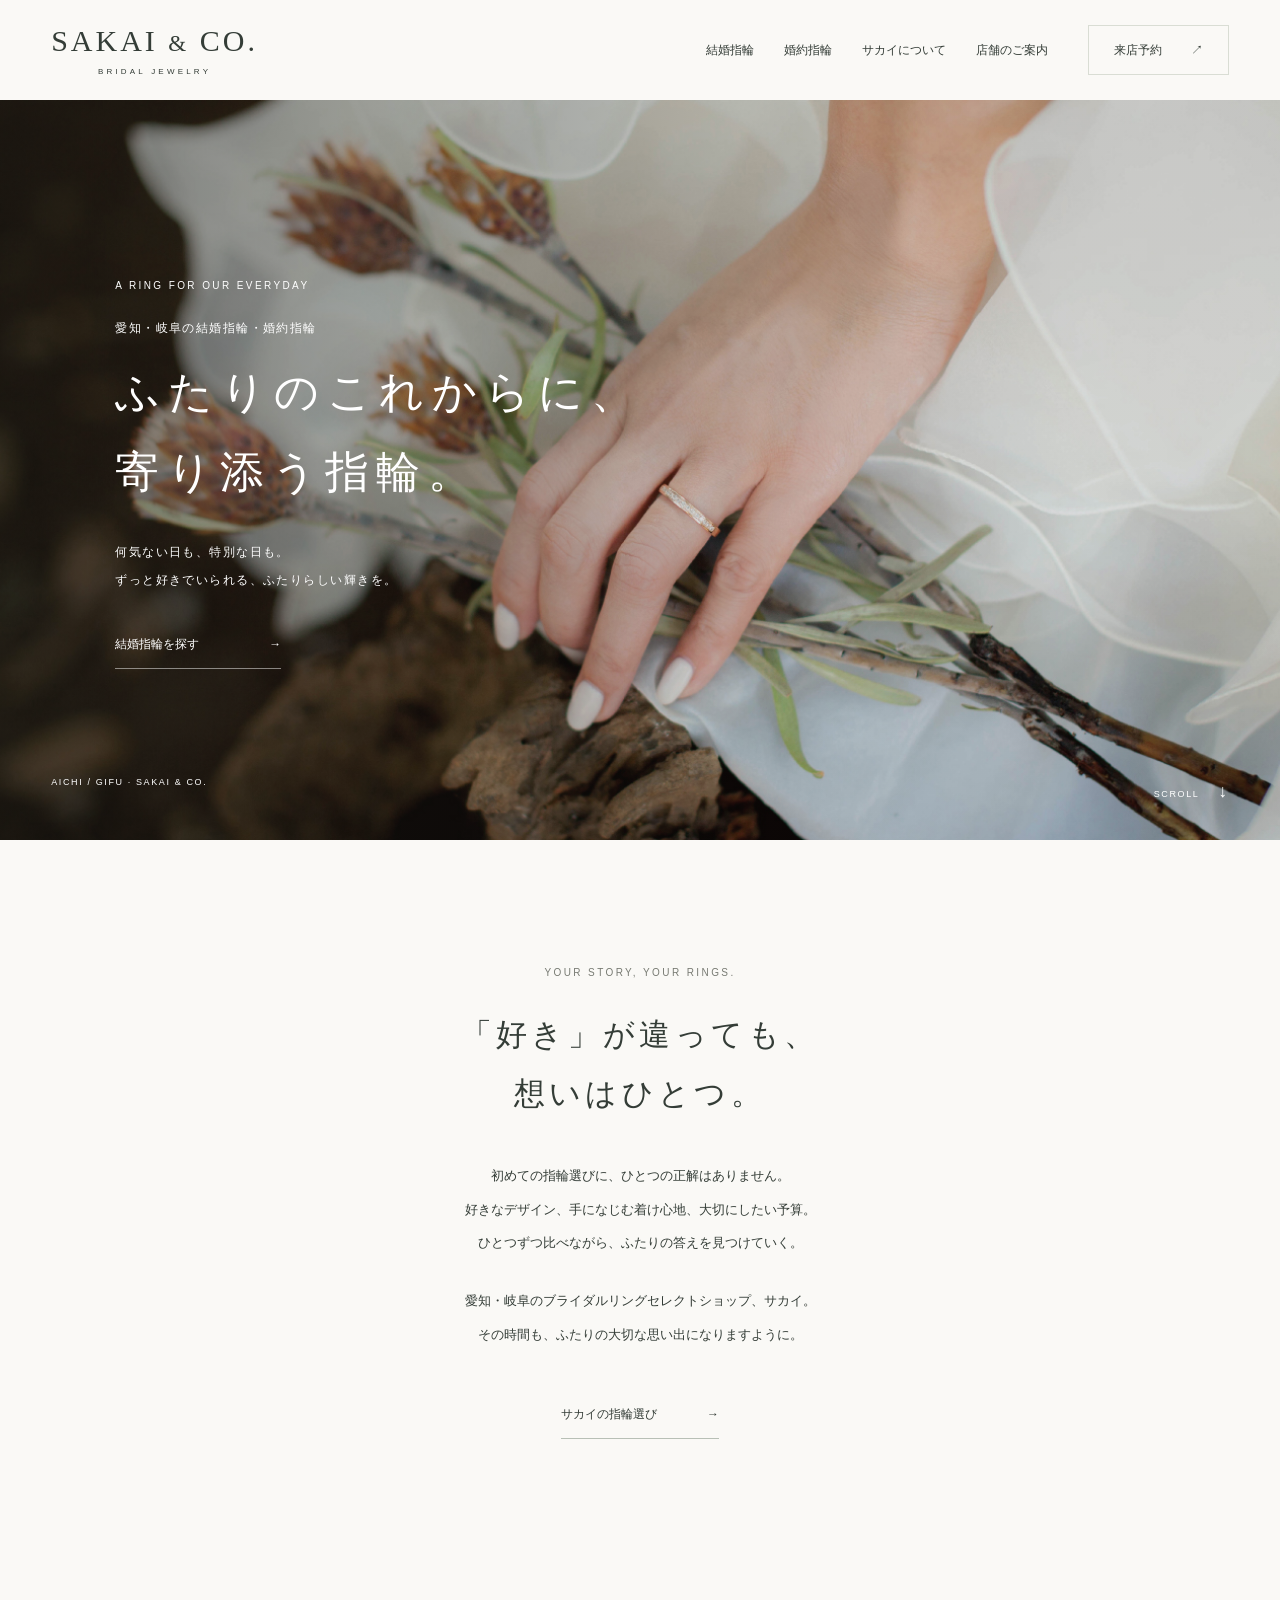
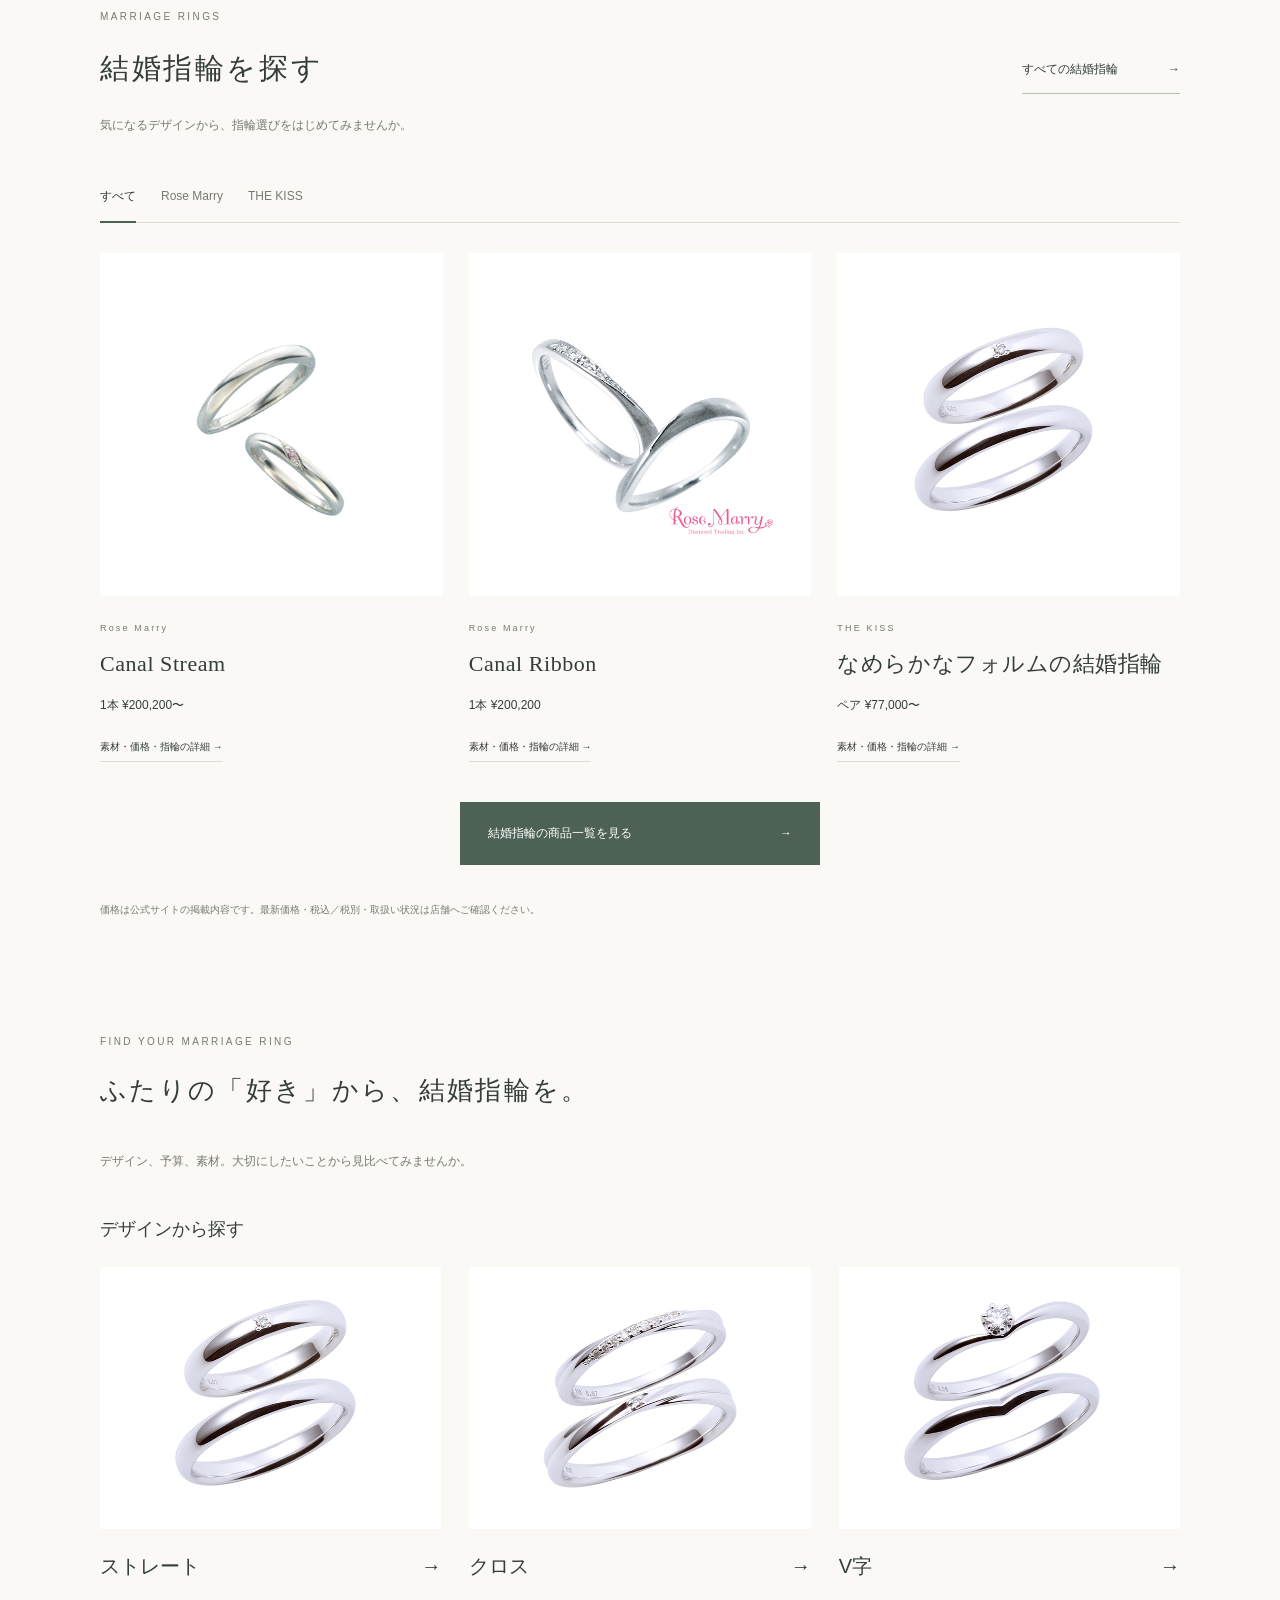
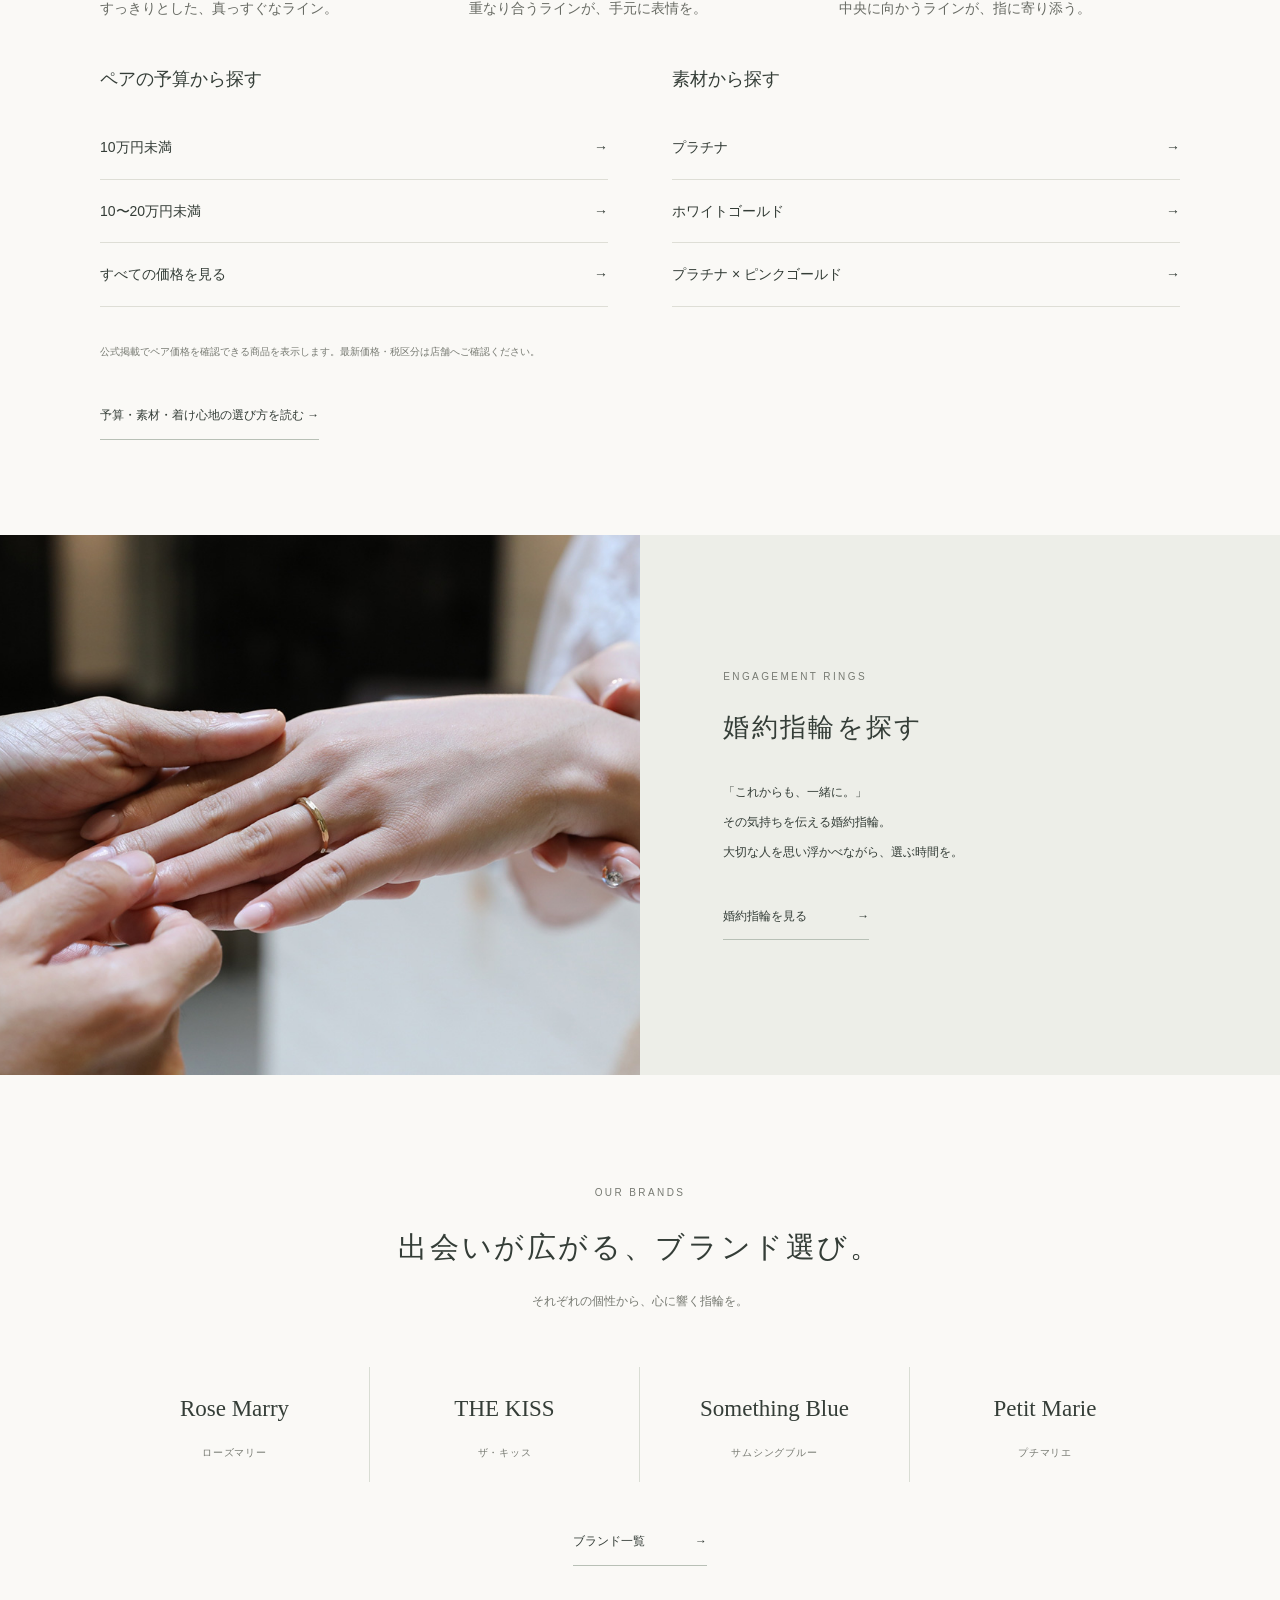
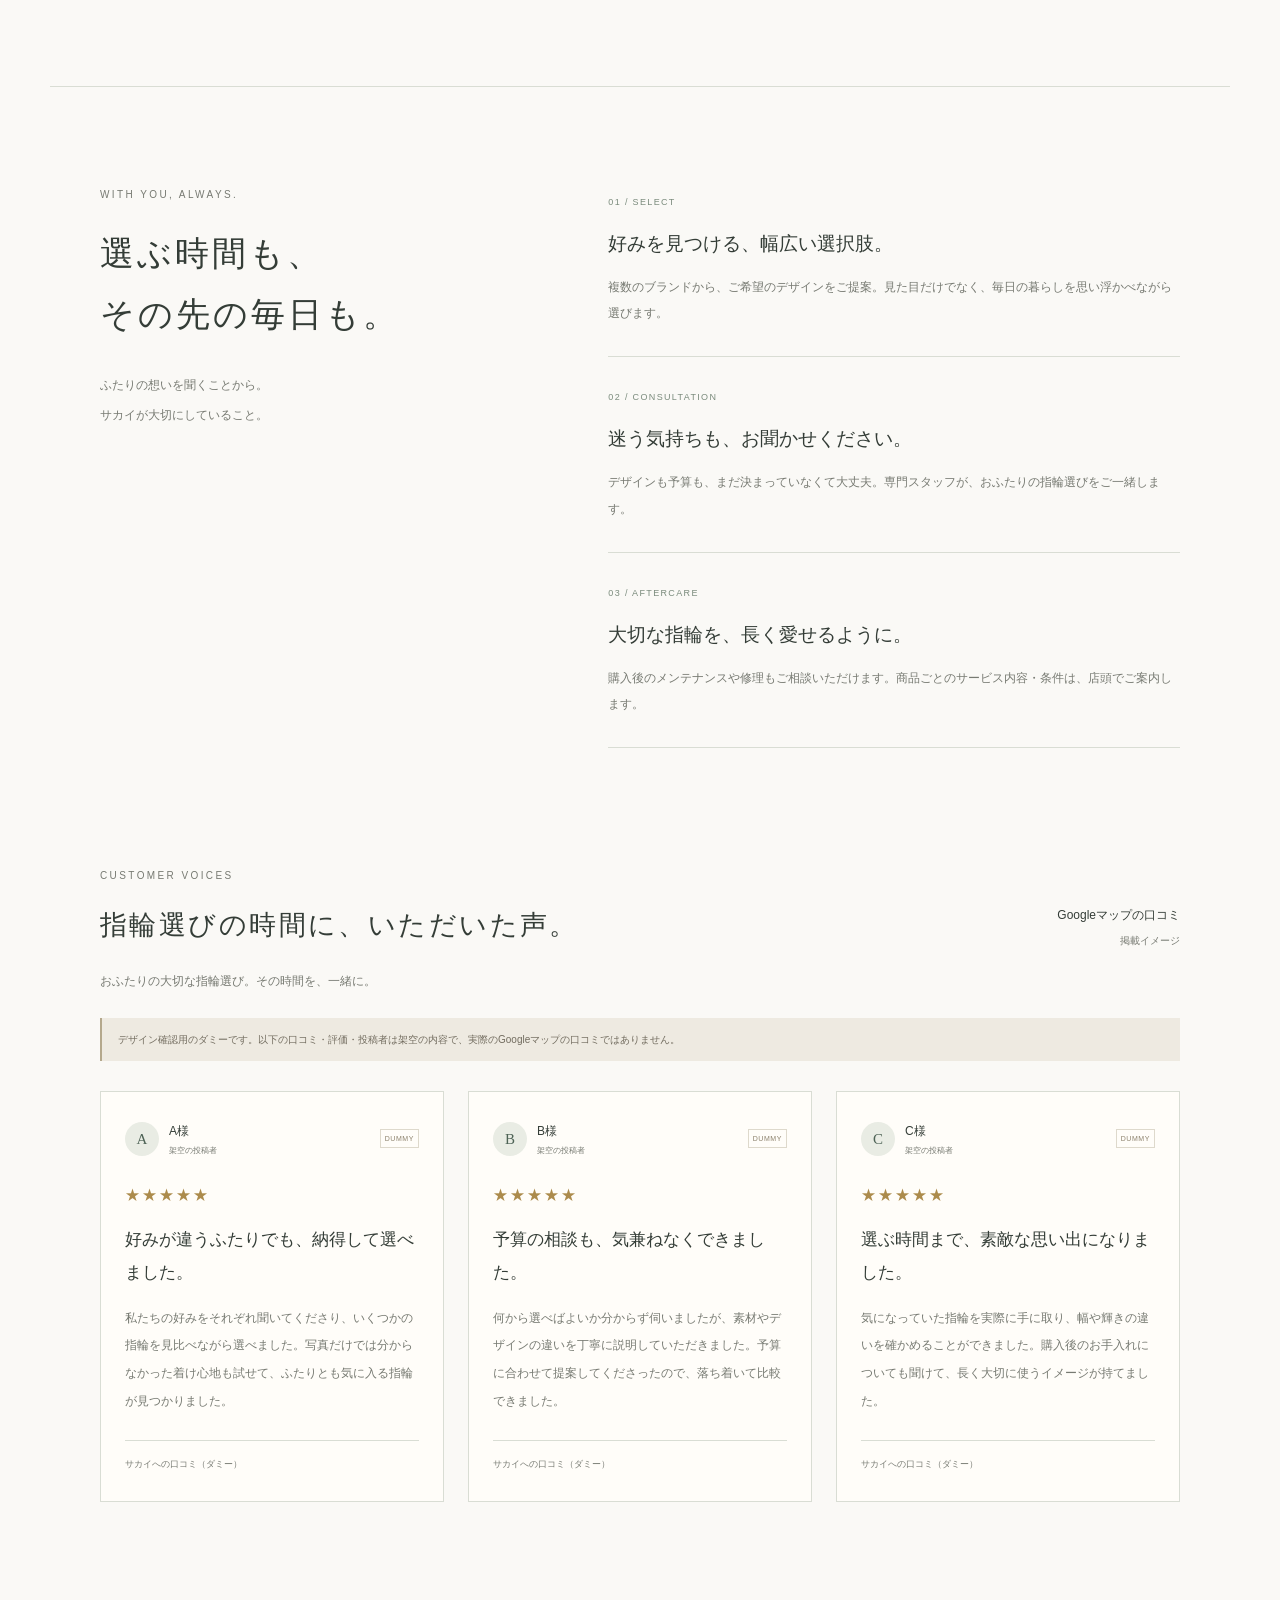
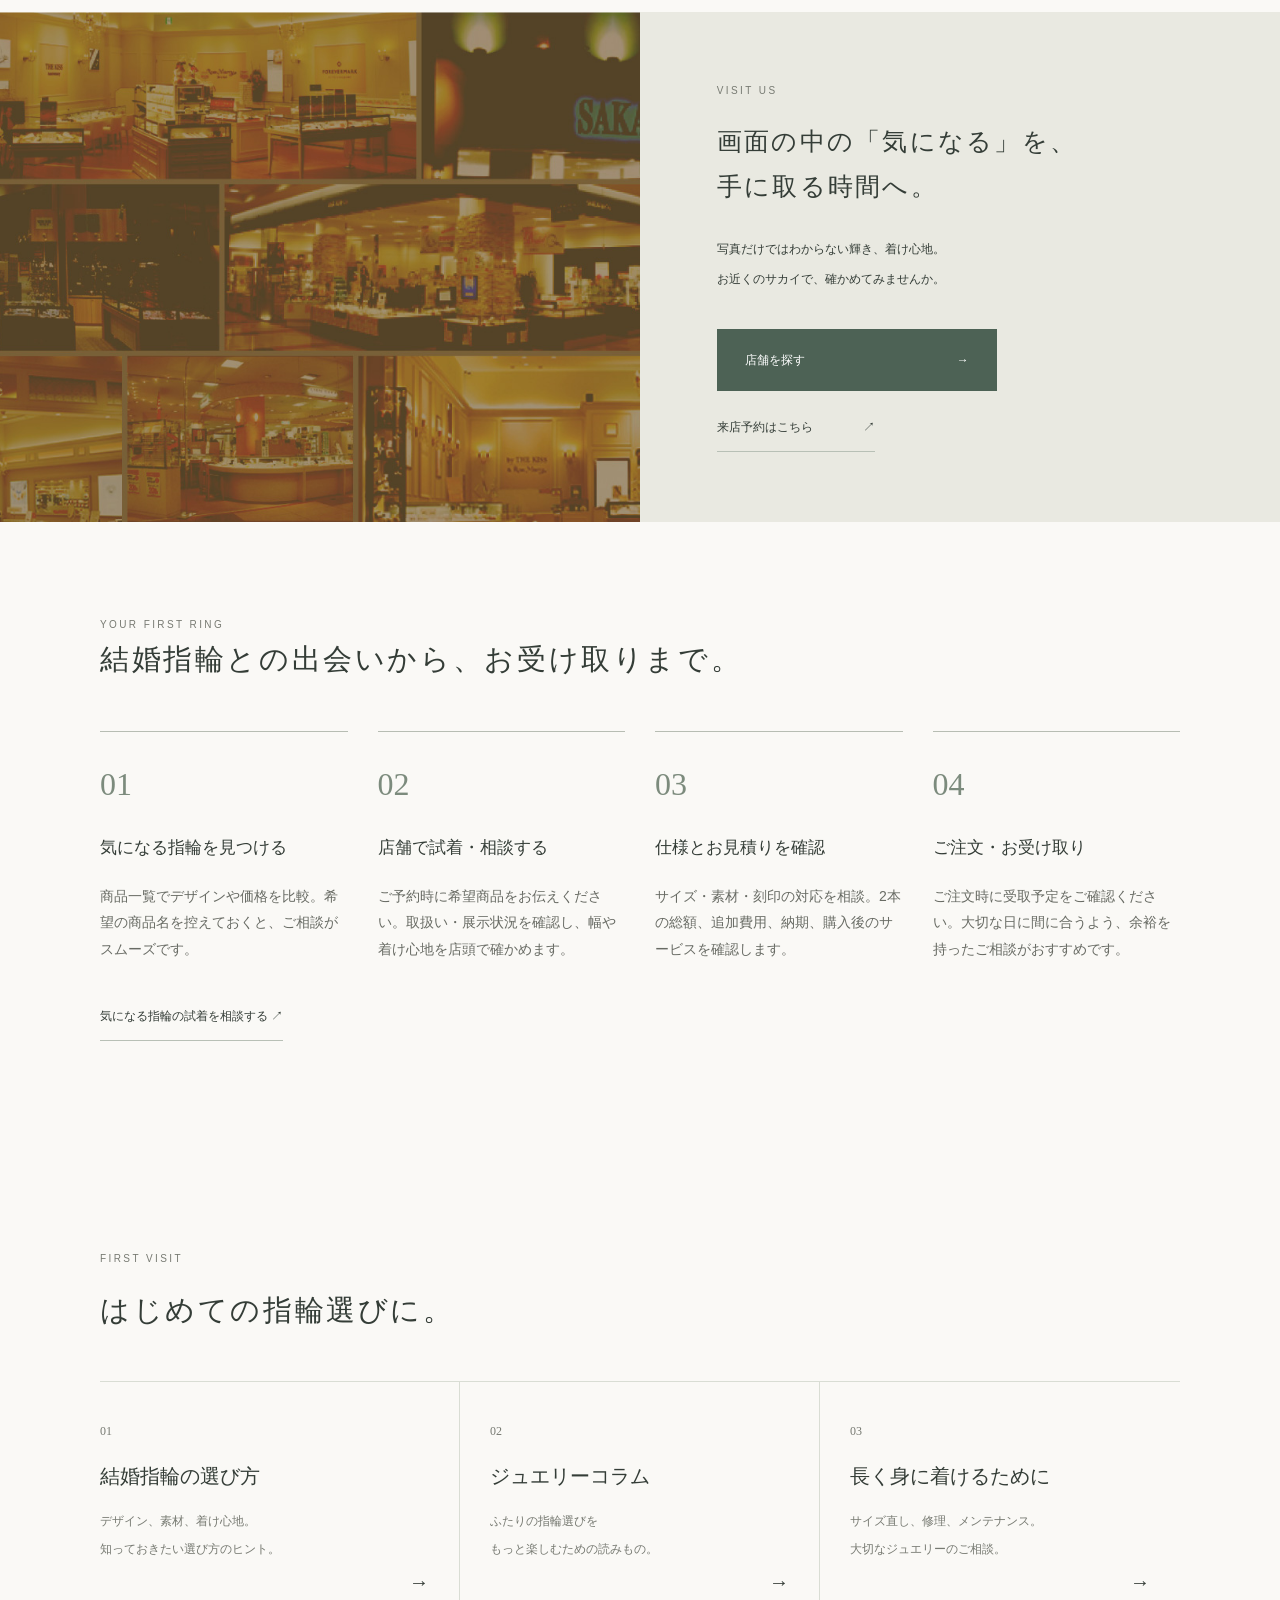
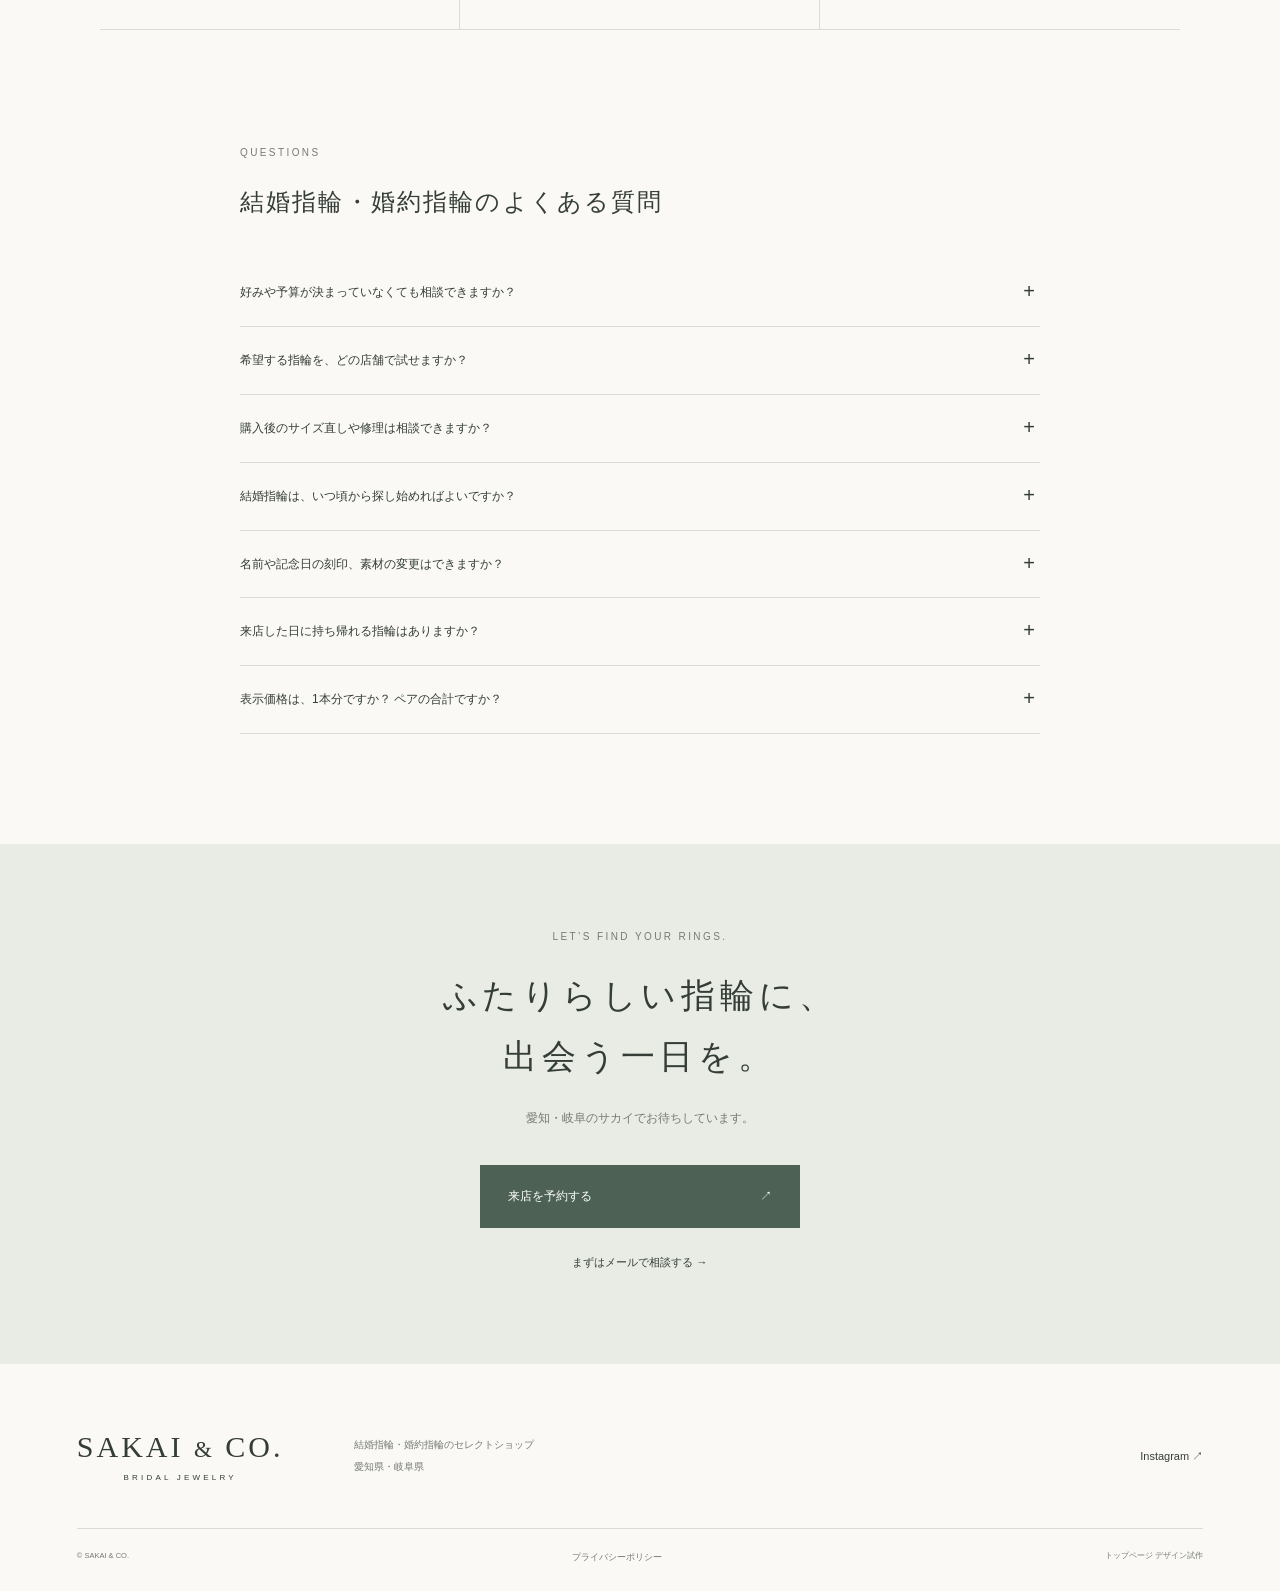
==== index.html @ 2bb67c97 "Publish Sakai bridal renewal demo" ====
<!doctype html><html lang="ja"><head><meta charset="utf-8"><meta name="viewport" content="width=device-width,initial-scale=1"><meta name="robots" content="noindex,nofollow"><title>結婚指輪・婚約指輪｜愛知・岐阜のサカイ SAKAI & CO.</title><meta name="description" content="愛知・岐阜の結婚指輪・婚約指輪のセレクトショップ、サカイ。ふたりの好みを一緒に見つける指輪選び。"><link rel="stylesheet" href="style.css"></head><body>
<header><a class="logo" href="#" aria-label="サカイ トップ">SAKAI <i>&</i> CO.<small>BRIDAL JEWELRY</small></a><nav aria-label="メインメニュー"><a href="marriage.html">結婚指輪</a><a href="#engagement">婚約指輪</a><a href="#about">サカイについて</a><a href="#shop">店舗のご案内</a></nav><a class="reserve" href="https://jewelry.lian-sakai.jp/visit-01/">来店予約 <span>↗</span></a><button class="menu-button" aria-expanded="false" aria-controls="mobile-nav" aria-label="メニューを開く"><span></span><span></span></button></header>
<div id="mobile-nav" hidden><a href="marriage.html">結婚指輪</a><a href="#engagement">婚約指輪</a><a href="#about">サカイについて</a><a href="#shop">店舗のご案内</a></div>
<main><section class="hero"><img src="assets/hero-ring.jpg" alt="ブーケにそっと添えた、指輪を着けた手"><div class="hero-shade"></div><div class="hero-copy"><p class="eyebrow">A RING FOR OUR EVERYDAY</p><h1><span class="hero-keyword">愛知・岐阜の結婚指輪・婚約指輪</span>ふたりのこれからに、<br>寄り添う指輪。</h1><p>何気ない日も、特別な日も。<br>ずっと好きでいられる、ふたりらしい輝きを。</p><a class="light-link" href="marriage.html">結婚指輪を探す <span>→</span></a></div><div class="hero-bottom"><span>AICHI / GIFU · SAKAI & CO.</span><a href="#intro">SCROLL <b>↓</b></a></div></section>
<section id="intro" class="intro"><p class="eyebrow">YOUR STORY, YOUR RINGS.</p><h2>「好き」が違っても、<br>想いはひとつ。</h2><p>初めての指輪選びに、ひとつの正解はありません。<br>好きなデザイン、手になじむ着け心地、大切にしたい予算。<br>ひとつずつ比べながら、ふたりの答えを見つけていく。</p><p>愛知・岐阜のブライダルリングセレクトショップ、サカイ。<br>その時間も、ふたりの大切な思い出になりますように。</p><a class="text-link" href="#about">サカイの指輪選び <span>→</span></a></section>
<section id="collection" class="collection section-wrap"><div class="section-heading"><div><p class="eyebrow">MARRIAGE RINGS</p><h2>結婚指輪を探す</h2></div><a class="text-link" href="marriage.html">すべての結婚指輪 <span>→</span></a></div><p class="section-lead">気になるデザインから、指輪選びをはじめてみませんか。</p><div class="filters" aria-label="ブランドで絞り込む"><button class="active" data-filter="all" aria-pressed="true">すべて</button><button data-filter="rose" aria-pressed="false">Rose Marry</button><button data-filter="kiss" aria-pressed="false">THE KISS</button></div><div class="products"><a class="product" data-brand="rose" data-tags="" href="ring-rose-marry-canal-stream.html"><div class="product-image"><img src="assets/rose-marry-canal-stream.jpg" alt="Rose Marry Canal Stream" width="600" height="600" loading="lazy"></div><p class="eyebrow">Rose Marry</p><h3>Canal Stream</h3><p class="catalog-price">1本 ¥200,200〜</p><span class="product-link">素材・価格・指輪の詳細 →</span></a><a class="product" data-brand="rose" data-tags="" href="ring-rosemarry-canalribbon.html"><div class="product-image"><img src="assets/rosemarry-canalribbon.jpg" alt="RoseMarry  CanalRibbon" width="600" height="600" loading="lazy"></div><p class="eyebrow">Rose Marry</p><h3>Canal Ribbon</h3><p class="catalog-price">1本 ¥200,200</p><span class="product-link">素材・価格・指輪の詳細 →</span></a><a class="product" data-brand="kiss" data-tags="straight whitegold" href="ring-kiss27.html"><div class="product-image"><img src="assets/kiss27.jpg" alt="ホワイトゴールド マリッジリング 7621122041-7621122042" width="600" height="600" loading="lazy"></div><p class="eyebrow">THE KISS</p><h3>なめらかなフォルムの結婚指輪</h3><p class="catalog-price">ペア ¥77,000〜</p><span class="product-link">素材・価格・指輪の詳細 →</span></a></div><div class="collection-more"><a class="button" href="marriage.html">結婚指輪の商品一覧を見る <span>→</span></a></div><p class="product-note">価格は公式サイトの掲載内容です。最新価格・税込／税別・取扱い状況は店舗へご確認ください。</p></section>
<section class="search-hub section-wrap" id="find-rings"><p class="eyebrow">FIND YOUR MARRIAGE RING</p><h2>ふたりの「好き」から、結婚指輪を。</h2><p class="section-lead">デザイン、予算、素材。大切にしたいことから見比べてみませんか。</p><h3 class="finder-title">デザインから探す</h3><div class="design-tiles"><a href="marriage.html?design=straight#catalog-results"><img src="assets/kiss27.jpg" alt="ストレートの結婚指輪" loading="lazy"><h4>ストレート <span>→</span></h4><p>すっきりとした、真っすぐなライン。</p></a><a href="marriage.html?design=cross#catalog-results"><img src="assets/kiss26.jpg" alt="クロスの結婚指輪" loading="lazy"><h4>クロス <span>→</span></h4><p>重なり合うラインが、手元に表情を。</p></a><a href="marriage.html?design=v#catalog-results"><img src="assets/kiss25.jpg" alt="V字の結婚指輪" loading="lazy"><h4>V字 <span>→</span></h4><p>中央に向かうラインが、指に寄り添う。</p></a></div><div class="finder-columns"><div><h3 class="finder-title">ペアの予算から探す</h3><div class="finder-links"><a href="marriage.html?budget=under100#catalog-results">10万円未満 <span>→</span></a><a href="marriage.html?budget=100to200#catalog-results">10〜20万円未満 <span>→</span></a><a href="marriage.html">すべての価格を見る <span>→</span></a></div><p class="product-note">公式掲載でペア価格を確認できる商品を表示します。最新価格・税区分は店舗へご確認ください。</p></div><div><h3 class="finder-title">素材から探す</h3><div class="finder-links"><a href="marriage.html?design=platinum#catalog-results">プラチナ <span>→</span></a><a href="marriage.html?design=whitegold#catalog-results">ホワイトゴールド <span>→</span></a><a href="marriage.html?design=combo#catalog-results">プラチナ × ピンクゴールド <span>→</span></a></div></div></div><a class="text-link" href="ring-guide.html">予算・素材・着け心地の選び方を読む →</a></section><section id="engagement" class="engagement"><div class="engagement-photo"><img src="assets/hero-alt.jpg" alt="結婚指輪を交換するふたりの手"></div><div class="engagement-copy"><p class="eyebrow">ENGAGEMENT RINGS</p><h2>婚約指輪を探す</h2><p>「これからも、一緒に。」<br>その気持ちを伝える婚約指輪。<br>大切な人を思い浮かべながら、選ぶ時間を。</p><a class="text-link" href="https://jewelry.lian-sakai.jp/product_cat/engagement_ring/">婚約指輪を見る <span>→</span></a></div></section>
<section class="brands section-wrap"><p class="eyebrow">OUR BRANDS</p><h2>出会いが広がる、ブランド選び。</h2><p>それぞれの個性から、心に響く指輪を。</p><div class="brand-list"><a href="marriage-rosemarry.html">Rose Marry<small>ローズマリー</small></a><a href="marriage-thekiss.html">THE KISS<small>ザ・キッス</small></a><a href="https://jewelry.lian-sakai.jp/brand/">Something Blue<small>サムシングブルー</small></a><a href="https://jewelry.lian-sakai.jp/brand/">Petit Marie<small>プチマリエ</small></a></div><a class="text-link" href="https://jewelry.lian-sakai.jp/brand/">ブランド一覧 <span>→</span></a></section>
<section id="about" class="about section-wrap"><div class="about-title"><p class="eyebrow">WITH YOU, ALWAYS.</p><h2>選ぶ時間も、<br>その先の毎日も。</h2><p>ふたりの想いを聞くことから。<br>サカイが大切にしていること。</p></div><div class="promises"><article><span>01 / SELECT</span><h3>好みを見つける、幅広い選択肢。</h3><p>複数のブランドから、ご希望のデザインをご提案。見た目だけでなく、毎日の暮らしを思い浮かべながら選びます。</p></article><article><span>02 / CONSULTATION</span><h3>迷う気持ちも、お聞かせください。</h3><p>デザインも予算も、まだ決まっていなくて大丈夫。専門スタッフが、おふたりの指輪選びをご一緒します。</p></article><article><span>03 / AFTERCARE</span><h3>大切な指輪を、長く愛せるように。</h3><p>購入後のメンテナンスや修理もご相談いただけます。商品ごとのサービス内容・条件は、店頭でご案内します。</p></article></div></section>
<section class="reviews section-wrap" id="reviews"><div class="section-heading"><div><p class="eyebrow">CUSTOMER VOICES</p><h2>指輪選びの時間に、いただいた声。</h2></div><span class="review-source">Googleマップの口コミ<small>掲載イメージ</small></span></div><p class="review-intro">おふたりの大切な指輪選び。その時間を、一緒に。</p><p class="dummy-notice">デザイン確認用のダミーです。以下の口コミ・評価・投稿者は架空の内容で、実際のGoogleマップの口コミではありません。</p><div class="review-grid"><article class="review-card"><div class="review-author"><span class="review-avatar" aria-hidden="true">A</span><h3>A様 <small>架空の投稿者</small></h3><span class="dummy-label">DUMMY</span></div><div class="review-stars" aria-label="ダミー評価 5点中5点">★★★★★</div><h4>好みが違うふたりでも、納得して選べました。</h4><p>私たちの好みをそれぞれ聞いてくださり、いくつかの指輪を見比べながら選べました。写真だけでは分からなかった着け心地も試せて、ふたりとも気に入る指輪が見つかりました。</p><span class="review-store">サカイへの口コミ（ダミー）</span></article><article class="review-card"><div class="review-author"><span class="review-avatar" aria-hidden="true">B</span><h3>B様 <small>架空の投稿者</small></h3><span class="dummy-label">DUMMY</span></div><div class="review-stars" aria-label="ダミー評価 5点中5点">★★★★★</div><h4>予算の相談も、気兼ねなくできました。</h4><p>何から選べばよいか分からず伺いましたが、素材やデザインの違いを丁寧に説明していただきました。予算に合わせて提案してくださったので、落ち着いて比較できました。</p><span class="review-store">サカイへの口コミ（ダミー）</span></article><article class="review-card"><div class="review-author"><span class="review-avatar" aria-hidden="true">C</span><h3>C様 <small>架空の投稿者</small></h3><span class="dummy-label">DUMMY</span></div><div class="review-stars" aria-label="ダミー評価 5点中5点">★★★★★</div><h4>選ぶ時間まで、素敵な思い出になりました。</h4><p>気になっていた指輪を実際に手に取り、幅や輝きの違いを確かめることができました。購入後のお手入れについても聞けて、長く大切に使うイメージが持てました。</p><span class="review-store">サカイへの口コミ（ダミー）</span></article></div></section><section id="shop" class="shop"><img src="assets/shop.jpg" alt="サカイ店舗の案内写真"><div class="shop-copy"><p class="eyebrow">VISIT US</p><h2>画面の中の「気になる」を、<br>手に取る時間へ。</h2><p>写真だけではわからない輝き、着け心地。<br>お近くのサカイで、確かめてみませんか。</p><a class="button" href="https://jewelry.lian-sakai.jp/shop/">店舗を探す <span>→</span></a><a class="text-link" href="https://jewelry.lian-sakai.jp/visit-01/">来店予約はこちら <span>↗</span></a></div></section>
<section class="purchase-flow section-wrap"><p class="eyebrow">YOUR FIRST RING</p><h2>結婚指輪との出会いから、お受け取りまで。</h2><div class="flow-grid"><article><span>01</span><h3>気になる指輪を見つける</h3><p>商品一覧でデザインや価格を比較。希望の商品名を控えておくと、ご相談がスムーズです。</p></article><article><span>02</span><h3>店舗で試着・相談する</h3><p>ご予約時に希望商品をお伝えください。取扱い・展示状況を確認し、幅や着け心地を店頭で確かめます。</p></article><article><span>03</span><h3>仕様とお見積りを確認</h3><p>サイズ・素材・刻印の対応を相談。2本の総額、追加費用、納期、購入後のサービスを確認します。</p></article><article><span>04</span><h3>ご注文・お受け取り</h3><p>ご注文時に受取予定をご確認ください。大切な日に間に合うよう、余裕を持ったご相談がおすすめです。</p></article></div><a class="text-link" href="https://jewelry.lian-sakai.jp/visit-01/">気になる指輪の試着を相談する ↗</a></section><section class="guide section-wrap"><div class="section-heading"><div><p class="eyebrow">FIRST VISIT</p><h2>はじめての指輪選びに。</h2></div></div><div class="guide-grid"><a href="ring-guide.html"><span>01</span><h3>結婚指輪の選び方</h3><p>デザイン、素材、着け心地。<br>知っておきたい選び方のヒント。</p><b>→</b></a><a href="https://jewelry.lian-sakai.jp/column/"><span>02</span><h3>ジュエリーコラム</h3><p>ふたりの指輪選びを<br>もっと楽しむための読みもの。</p><b>→</b></a><a href="https://jewelry.lian-sakai.jp/service/"><span>03</span><h3>長く身に着けるために</h3><p>サイズ直し、修理、メンテナンス。<br>大切なジュエリーのご相談。</p><b>→</b></a></div></section>
<section class="faq section-wrap"><p class="eyebrow">QUESTIONS</p><h2>結婚指輪・婚約指輪のよくある質問</h2><details><summary>好みや予算が決まっていなくても相談できますか？</summary><p>ご希望をお聞きしながら、専門スタッフが指輪をご提案します。まずは気になるデザインや、普段の暮らしについてお聞かせください。</p></details><details><summary>希望する指輪を、どの店舗で試せますか？</summary><p>取扱いブランド・展示商品は店舗により異なります。ご来店前に、希望する商品名と店舗を添えてお問い合わせください。</p></details><details><summary>購入後のサイズ直しや修理は相談できますか？</summary><p>サイズ直しや修理のご相談を受け付けています。対応可否・料金・保証条件は、商品や状態によって異なります。</p></details><details><summary>結婚指輪は、いつ頃から探し始めればよいですか？</summary><p>受け取りたい日から逆算して、余裕を持ってご相談ください。納期は商品・サイズ・加工内容で異なるため、必要な日程を店舗にお伝えいただき、注文前にご確認ください。</p></details><details><summary>名前や記念日の刻印、素材の変更はできますか？</summary><p>対応はブランドや商品によって異なります。刻印できる文字・文字数、素材の選択肢、追加費用、納期への影響を、希望商品とあわせて店舗へご相談ください。</p></details><details><summary>来店した日に持ち帰れる指輪はありますか？</summary><p>在庫やサイズ、加工の有無によって異なります。お急ぎの場合は、希望商品・サイズ・受取希望日を来店前にお伝えください。</p></details><details><summary>表示価格は、1本分ですか？ ペアの合計ですか？</summary><p>商品によって異なります。「1本」「ペア」の表示と商品詳細をご確認ください。比較するときは、素材・サイズ・刻印などを含む2本の総額と税込価格を店舗で確認しましょう。</p></details></section>
<section class="closing"><p class="eyebrow">LET’S FIND YOUR RINGS.</p><h2>ふたりらしい指輪に、<br>出会う一日を。</h2><p>愛知・岐阜のサカイでお待ちしています。</p><a class="button" href="https://jewelry.lian-sakai.jp/visit-01/">来店を予約する <span>↗</span></a><a class="closing-contact" href="https://jewelry.lian-sakai.jp/contact/">まずはメールで相談する →</a></section></main>
<footer><div class="footer-top"><a class="logo" href="#">SAKAI <i>&</i> CO.<small>BRIDAL JEWELRY</small></a><p>結婚指輪・婚約指輪のセレクトショップ<br>愛知県・岐阜県</p><a href="https://www.instagram.com/rosemarry_diamond/">Instagram ↗</a></div><div class="footer-bottom"><small>© SAKAI & CO.</small><a href="https://jewelry.lian-sakai.jp/privacy-policy/">プライバシーポリシー</a><small>トップページ デザイン試作</small></div></footer><div class="mobile-cta"><a href="marriage.html">結婚指輪を探す</a><a href="https://jewelry.lian-sakai.jp/visit-01/">来店予約 ↗</a></div><script src="script.js"></script></body></html>
---- style.css ----
:root{--paper:#faf9f6;--ink:#343d37;--muted:#777a72;--line:#d9ddd4;--green:#4d6255;--serif:'Yu Mincho','Hiragino Mincho ProN', 'Noto Serif JP',serif}*{box-sizing:border-box}html{scroll-behavior:smooth;scroll-padding-top:100px}body{margin:0;background:var(--paper);color:var(--ink);font-family:'Hiragino Kaku Gothic ProN','Yu Gothic',sans-serif;font-size:14px;line-height:1.9}a{color:inherit;text-decoration:none}button{font:inherit;cursor:pointer}img{display:block;width:100%}h1,h2,h3,p{margin:0}h1,h2,h3{font-family:var(--serif);font-weight:400}a:focus-visible,button:focus-visible,summary:focus-visible{outline:2px solid #b88b49;outline-offset:5px}header{height:100px;padding:0 4%;display:flex;align-items:center;gap:40px;background:var(--paper);position:relative;z-index:5}.logo{font-family:Georgia,serif;font-size:30px;letter-spacing:.1em;line-height:1.2;white-space:nowrap}.logo i{font-style:normal;font-size:23px}.logo small{display:block;font-family:Arial,sans-serif;font-size:8px;letter-spacing:.4em;margin-top:8px;text-align:center}nav{display:flex;gap:30px;margin-left:auto;font-size:12px}nav a{position:relative}nav a:after{content:'';position:absolute;bottom:0;left:0;width:0;height:1px;background:var(--green);transition:width .3s}nav a:hover:after{width:100%}.reserve{border:1px solid var(--line);padding:13px 25px;font-size:12px}.reserve span{margin-left:25px}.menu-button{display:none}.hero{height:min(740px,calc(100svh - 100px));min-height:540px;position:relative;color:#fff}.hero>img{height:100%;object-fit:cover;object-position:58% center}.hero-shade{position:absolute;inset:0;background:linear-gradient(90deg,rgba(25,28,22,.52),rgba(25,28,22,.08) 65%)}.hero-copy{position:absolute;left:9%;top:24%}.eyebrow{font-family:Arial,sans-serif;font-size:10px;letter-spacing:.24em;line-height:1.6;color:var(--muted)}.hero .eyebrow{color:#fff;font-size:10px;margin-bottom:25px}.hero h1{font-size:clamp(32px,3.4vw,49px);line-height:1.85;letter-spacing:.18em}.hero-copy>p:not(.eyebrow){font-size:12px;letter-spacing:.12em;line-height:2.4;margin:25px 0 35px}.light-link{display:inline-flex;border-bottom:1px solid #ffffff7a;padding-bottom:12px;font-size:12px;gap:70px}.hero-bottom{position:absolute;bottom:32px;left:4%;right:4%;display:flex;justify-content:space-between;font-family:Arial;font-size:9px;letter-spacing:.18em}.hero-bottom b{font-size:18px;font-weight:400;margin-left:15px}.intro{text-align:center;padding:125px 24px 135px}.intro h2{font-size:31px;letter-spacing:.14em;line-height:1.9;margin:25px 0 35px}.intro>p:not(.eyebrow){font-size:13px;line-height:2.6;margin-bottom:24px}.text-link{display:inline-flex;align-items:center;gap:50px;border-bottom:1px solid #b8c0b6;padding:13px 0 12px;font-size:12px}.intro .text-link{margin-top:14px}.text-link span{transition:transform .25s}.text-link:hover span{transform:translateX(5px)}.section-wrap{max-width:1180px;margin:auto;padding:95px 50px}.section-heading{display:flex;align-items:flex-end;justify-content:space-between;gap:20px}h2{font-size:29px;letter-spacing:.09em;line-height:1.8}.section-heading h2{margin-top:17px}.section-lead{color:var(--muted);font-size:12px;margin-top:20px}.collection{padding-top:35px;padding-bottom:115px}.filters{display:flex;gap:25px;margin:40px 0 30px;border-bottom:1px solid var(--line)}.filters button{border:0;background:transparent;color:var(--muted);padding:8px 0 15px;font-size:12px;position:relative}.filters button.active{color:var(--ink)}.filters button.active:after{content:'';position:absolute;bottom:-1px;left:0;right:0;height:2px;background:var(--green)}.products{display:grid;grid-template-columns:repeat(3,1fr);gap:26px}.product-image{position:relative;background:white;aspect-ratio:1;overflow:hidden}.product-image img{height:100%;object-fit:contain;padding:25px;transition:transform .6s}.product:hover img{transform:scale(1.045)}.product-image>span{position:absolute;left:18px;top:15px;font-family:Georgia;font-size:11px;color:#9f9f93}.product>.eyebrow{margin:25px 0 8px;font-size:9px}.product h3{font-family:Georgia,serif;font-size:22px;letter-spacing:.025em}.product>p:not(.eyebrow){margin-top:9px;font-size:11px;color:var(--muted)}.product-link{display:inline-block;font-size:10px;margin-top:20px;border-bottom:1px solid var(--line);padding-bottom:5px}.product[hidden]{display:none}.product-note{font-size:10px;color:var(--muted);margin-top:35px}.engagement{display:grid;grid-template-columns:1fr 1fr;background:#edeee8;min-height:540px}.engagement-photo img{height:100%;object-fit:cover;object-position:54% center}.engagement-copy{padding:85px 13%;align-self:center}.engagement h2{margin:20px 0 25px;font-size:26px}.engagement-copy>p:not(.eyebrow){font-size:12px;line-height:2.5;margin-bottom:25px}.brands{text-align:center;padding-top:110px;padding-bottom:120px}.brands h2{margin:20px 0 17px}.brands>p:not(.eyebrow){color:var(--muted);font-size:12px}.brand-list{display:grid;grid-template-columns:repeat(4,1fr);margin:55px 0 35px;align-items:center}.brand-list a{font-family:Georgia;font-size:23px;padding:20px 10px;border-right:1px solid var(--line)}.brand-list a:last-child{border:0}.brand-list small{display:block;font-family:var(--serif);font-size:10px;letter-spacing:.08em;margin-top:12px;color:var(--muted)}.about{display:grid;grid-template-columns:1fr 1.4fr;gap:100px;border-top:1px solid var(--line);padding-top:100px;padding-bottom:110px}.about h2{font-size:34px;margin:20px 0 25px}.about-title>p:last-child{font-size:12px;line-height:2.5;color:var(--muted)}.promises article{padding:25px 0 30px;border-bottom:1px solid var(--line)}.promises article:first-child{padding-top:0}.promises article>span{font-family:Arial;font-size:9px;letter-spacing:.15em;color:#7a8b7c}.promises h3{font-size:19px;margin:12px 0}.promises p{font-size:12px;line-height:2.2;color:var(--muted)}.shop{display:grid;grid-template-columns:1fr 1fr;min-height:510px;background:#e9e9e1}.shop>img{height:100%;object-fit:cover}.shop-copy{padding:70px 12%;align-self:center}.shop h2{font-size:25px;margin:20px 0 25px}.shop-copy>p:not(.eyebrow){font-size:12px;line-height:2.5}.button{display:flex;align-items:center;justify-content:space-between;background:var(--green);color:white;padding:19px 27px;font-size:12px;border:1px solid var(--green);transition:background .3s}.button:hover{background:#344c3c}.shop .button{margin-top:35px;max-width:280px}.shop .text-link{margin-top:12px}.guide{padding-top:115px}.guide-grid{display:grid;grid-template-columns:repeat(3,1fr);margin-top:45px;border-top:1px solid var(--line);border-bottom:1px solid var(--line)}.guide-grid a{padding:35px 30px 28px;border-right:1px solid var(--line)}.guide-grid a:first-child{padding-left:0}.guide-grid a:last-child{border:0}.guide-grid span{font-family:Georgia;font-size:12px;color:var(--muted)}.guide-grid h3{font-size:20px;margin:13px 0}.guide-grid p{color:var(--muted);font-size:12px;line-height:2.3}.guide-grid b{font-size:20px;font-weight:400;display:block;text-align:right}.faq{max-width:900px;padding-top:20px;padding-bottom:110px}.faq h2{font-size:24px;margin:20px 0 35px}.faq details{border-bottom:1px solid var(--line)}.faq summary{list-style:none;cursor:pointer;padding:22px 35px 22px 0;font-size:12px;position:relative}.faq summary::-webkit-details-marker{display:none}.faq summary:after{content:'+';position:absolute;right:5px;font-size:20px;top:13px}.faq details[open] summary:after{content:'−'}.faq details p{padding:0 25px 24px 0;font-size:12px;color:var(--muted)}.closing{text-align:center;background:#e8ece4;padding:85px 24px 90px}.closing h2{font-size:34px;margin:20px 0;letter-spacing:.14em}.closing>p:not(.eyebrow){font-size:12px;color:var(--muted)}.closing .button{max-width:320px;margin:35px auto 20px}.closing-contact{font-size:11px}footer{padding:65px 6% 25px}.footer-top{display:flex;align-items:center;gap:70px}.footer-top p{font-size:10px;line-height:2.2;color:var(--muted)}.footer-top>a:last-child{margin-left:auto;font-size:11px}.footer-bottom{display:flex;justify-content:space-between;border-top:1px solid var(--line);padding-top:20px;margin-top:45px;color:var(--muted);font-size:9px}.mobile-cta{display:none}#mobile-nav{background:var(--paper);position:absolute;z-index:10;top:80px;left:0;right:0;padding:20px 30px}#mobile-nav a{display:block;padding:15px;border-bottom:1px solid var(--line)}@media(min-width:1500px){.hero-copy{left:15%}}@media(max-width:1000px){header{gap:20px}nav{gap:17px;font-size:11px}.reserve{padding:12px 15px}.about{gap:50px}.engagement-copy,.shop-copy{padding:65px 9%}.brand-list a{font-size:19px}}@media(max-width:760px){header{height:80px;padding:0 22px;justify-content:space-between}.logo{font-size:24px}.logo i{font-size:18px}.logo small{font-size:6px}nav,.reserve{display:none}.menu-button{display:flex;flex-direction:column;gap:7px;border:0;background:none;padding:12px 0;width:28px}.menu-button span{width:28px;height:1px;background:var(--ink)}.hero{min-height:600px;height:calc(90svh - 80px);max-height:760px}.hero>img{object-position:60% center}.hero-shade{background:linear-gradient(90deg,#171f1770,#171f1710)}.hero-copy{left:8%;top:22%}.hero h1{font-size:31px;line-height:1.9;letter-spacing:.11em}.hero-copy>p:not(.eyebrow){font-size:11px}.hero .eyebrow{font-size:8px}.hero-bottom{left:8%;right:8%;font-size:7px}.intro{padding:85px 25px 90px}.intro h2{font-size:27px}.intro>p:not(.eyebrow){font-size:11px;line-height:2.6}.section-wrap{padding:70px 25px}.collection{padding-top:10px}.section-heading{align-items:flex-start;flex-direction:column;gap:10px}h2{font-size:25px}.section-heading .text-link{font-size:11px}.section-lead{font-size:11px}.products{grid-template-columns:1fr 1fr;gap:32px 16px}.product-image img{padding:10px}.product h3{font-size:18px}.product>p:not(.eyebrow){font-size:10px}.product>.eyebrow{font-size:8px;margin-top:18px}.product-image>span{left:10px;top:7px}.product-note{font-size:9px}.engagement,.shop{grid-template-columns:1fr}.engagement-photo{height:330px}.engagement-copy,.shop-copy{padding:55px 30px 65px}.engagement h2,.shop h2{font-size:25px}.brands h2{font-size:23px}.brand-list{grid-template-columns:1fr 1fr;margin:30px 0 20px;gap:15px 0}.brand-list a:nth-child(2){border:0}.brand-list a{font-size:21px}.about{grid-template-columns:1fr;gap:40px}.about h2{font-size:30px}.promises h3{font-size:18px}.shop>img{height:280px}.guide-grid{grid-template-columns:1fr;margin-top:30px}.guide-grid a,.guide-grid a:first-child{padding:25px 0;border-right:0;border-bottom:1px solid var(--line);position:relative}.guide-grid b{position:absolute;right:5px;top:55px}.guide-grid h3{font-size:19px}.faq{padding-top:10px;padding-bottom:75px}.faq h2{font-size:21px}.faq summary{font-size:11px}.closing h2{font-size:29px}.closing{padding:65px 25px}.footer-top{flex-wrap:wrap;gap:25px}.footer-top p{width:100%;order:2}.footer-top>a:last-child{margin-left:auto}.footer-bottom{flex-wrap:wrap;gap:10px}footer{padding:45px 25px 95px}.mobile-cta{display:grid;grid-template-columns:1fr 1fr;position:fixed;bottom:0;left:0;right:0;z-index:20;background:var(--paper);border-top:1px solid var(--line);padding-bottom:env(safe-area-inset-bottom)}.mobile-cta a{text-align:center;padding:15px;font-size:11px}.mobile-cta a:last-child{background:var(--green);color:#fff}}@media(prefers-reduced-motion:reduce){html{scroll-behavior:auto}*{transition:none!important}}
.hero-keyword{display:block;font-family:'Yu Gothic',sans-serif;font-size:12px;letter-spacing:.12em;line-height:1.5;margin-bottom:15px}.catalog-price{font-size:12px!important;color:var(--ink)!important}.collection-more{max-width:360px;margin:40px auto 0}.search-hub{padding-top:0;padding-bottom:95px}.search-hub h2{margin:18px 0 35px;font-size:26px}.search-grid{display:grid;grid-template-columns:repeat(2,1fr);gap:0 45px}.search-grid>a{padding:25px 0;border-top:1px solid var(--line);position:relative}.search-grid span{font-size:9px;color:var(--muted);letter-spacing:.16em}.search-grid h3{font-size:20px;margin:10px 0}.search-grid p{font-size:12px;color:var(--muted)}.search-grid b{position:absolute;right:0;top:42px;font-size:20px;font-weight:400}.breadcrumbs{max-width:1180px;margin:25px auto 0;padding:0 50px;display:flex;gap:15px;font-size:10px;color:var(--muted)}.catalog-intro{padding-top:65px;padding-bottom:45px}.catalog-intro h1,.reading h1{font-size:36px;letter-spacing:.08em;margin:20px 0 25px;line-height:1.7}.catalog-intro>p:last-of-type{font-size:13px;line-height:2.4;color:var(--muted)}.category-links{display:flex;gap:15px 30px;flex-wrap:wrap;margin-top:35px}.category-links a{font-size:12px;border-bottom:1px solid var(--line);padding-bottom:6px}.catalog-body{padding-top:15px}.catalog-bar{display:flex;justify-content:space-between;align-items:center;gap:20px}.catalog-bar h2{font-size:23px}.catalog-bar span{font-size:11px;color:var(--muted)}.catalog-products{row-gap:45px}.design-filter{display:flex;gap:20px;align-items:center;font-size:12px;margin:0 0 30px}.design-filter select{padding:10px 20px;max-width:100%;border:1px solid var(--line);background:var(--paper);color:var(--ink);font:inherit}.selection-guide{background:#eef0e9;padding-top:65px;padding-bottom:65px}.selection-guide h2{margin-top:20px;font-size:25px}.selection-guide .guide-grid article{padding:25px}.selection-guide .guide-grid article:first-child{padding-left:0}.selection-guide .guide-grid p{font-size:12px}.product-detail{display:grid;grid-template-columns:1fr 1fr;gap:70px;padding-top:65px;align-items:start}.detail-photo{background:white}.detail-photo img{width:100%;height:auto}.product-detail h1{font-size:29px;line-height:1.8;margin:15px 0}.model-name{font-size:11px;color:var(--muted)}.detail-price{margin:25px 0;font-size:19px}.specs{border-top:1px solid var(--line);padding-top:25px}.specs h2{font-size:18px;margin-bottom:20px}.specs p{font-size:12px;line-height:2.2;margin-bottom:20px}.product-detail .button{margin-top:30px}.detail-advice{padding-top:0;padding-bottom:20px}.detail-advice h2{font-size:23px}.detail-advice>p{font-size:13px;line-height:2.4;margin-top:20px;max-width:850px;color:var(--muted)}.related-products{margin-top:35px;margin-bottom:35px}.reading{max-width:880px;padding-top:50px}.reading-lead{font-size:15px;line-height:2.5;color:var(--muted)}.reading section{margin:45px 0}.reading section h2{font-size:24px;margin-bottom:20px}.reading section p{font-size:14px;line-height:2.5}.reading .button{max-width:350px}@media(max-width:760px){.hero-keyword{font-size:10px;margin-bottom:18px}.search-hub{padding-top:0}.search-hub h2{font-size:23px}.search-grid{grid-template-columns:1fr}.search-grid h3{font-size:19px}.search-grid p{font-size:11px}.breadcrumbs{padding:0 25px;flex-wrap:wrap;gap:8px;margin-top:20px}.catalog-intro{padding-top:40px}.catalog-intro h1,.reading h1{font-size:27px}.catalog-intro>p:last-of-type{font-size:12px}.category-links{gap:15px}.category-links a{font-size:11px}.catalog-bar{align-items:flex-start;flex-direction:column;gap:8px}.catalog-bar h2{font-size:22px}.design-filter{align-items:flex-start;flex-direction:column;gap:10px}.design-filter select{width:100%}.catalog-filters{gap:18px}.catalog-filters button{font-size:11px}.catalog-price{font-size:11px!important}.selection-guide h2{font-size:23px}.selection-guide .guide-grid article,.selection-guide .guide-grid article:first-child{padding:25px 0;border-bottom:1px solid var(--line)}.product-detail{grid-template-columns:1fr;gap:35px;padding-top:35px}.product-detail h1{font-size:25px}.detail-advice>p{font-size:12px}.reading section h2{font-size:22px}.reading section p{font-size:13px}}
.catalog-subtitle{font-size:.65em;letter-spacing:.04em;margin-left:15px}@media(max-width:760px){.catalog-subtitle{display:block;margin:5px 0 0;font-size:16px}.catalog-intro{padding-top:25px;padding-bottom:25px}.catalog-intro h1{margin:13px 0 20px}.catalog-intro .category-links{margin-top:20px}.catalog-body .filters{margin:25px 0 20px}}
.reviews{padding-top:10px;padding-bottom:110px}.reviews h2{font-size:27px}.review-source{font-size:12px;white-space:nowrap}.review-source small{display:block;text-align:right;color:var(--muted);font-size:10px;margin-top:4px}.review-intro{font-size:12px;color:var(--muted);margin-top:20px}.dummy-notice{font-size:10px;line-height:1.9;color:#726c5f;background:#eeeae1;padding:12px 16px;margin:25px 0 30px;border-left:2px solid #b4a88c}.review-grid{display:grid;grid-template-columns:repeat(3,1fr);gap:24px}.review-card{border:1px solid var(--line);background:#fffdf9;padding:28px 24px;display:flex;flex-direction:column}.review-author{display:flex;align-items:center;gap:10px}.review-avatar{display:grid;place-items:center;width:34px;height:34px;flex-shrink:0;border-radius:50%;background:#e9ece4;color:var(--green);font-family:Georgia;font-size:15px}.review-author h3{font-family:inherit;font-size:12px}.review-author h3 small{display:block;font-size:8px;color:var(--muted);font-weight:400}.dummy-label{font-family:Arial;font-size:7px;letter-spacing:.08em;margin-left:auto;border:1px solid #ded9cc;color:#8b806b;padding:2px 4px}.review-stars{color:#ac8b4c;letter-spacing:.13em;font-size:15px;margin:23px 0 15px}.review-card h4{font-family:var(--serif);font-weight:400;font-size:17px;line-height:1.9;margin:0 0 16px}.review-card>p{font-size:12px;line-height:2.3;color:var(--muted);margin-bottom:25px}.review-store{display:block;border-top:1px solid var(--line);padding-top:15px;margin-top:auto;font-size:9px;color:var(--muted)}@media(max-width:760px){.reviews{padding-top:0;padding-bottom:75px}.reviews h2{font-size:23px}.review-source small{text-align:left;display:inline;margin-left:10px}.review-grid{grid-template-columns:1fr;gap:18px}.review-card{padding:25px}.review-card h4{font-size:18px}.dummy-notice{font-size:10px;margin-top:20px}}

.finder-title{font-size:18px;font-weight:400;margin:40px 0 20px}.design-tiles{display:grid;grid-template-columns:repeat(3,1fr);gap:28px}.design-tiles a{color:inherit;text-decoration:none}.design-tiles img{width:100%;aspect-ratio:1.3;object-fit:contain;background:#fff}.design-tiles h4{font-size:20px;font-weight:400;margin:18px 0 10px}.design-tiles h4 span,.finder-links span{float:right}.design-tiles p,.flow-grid p{font-size:14px;line-height:1.9;color:#686b64}.finder-columns{display:grid;grid-template-columns:1fr 1fr;gap:64px;margin-bottom:30px}.finder-links a{display:block;color:inherit;text-decoration:none;padding:18px 0;border-bottom:1px solid #deded6}.flow-grid{display:grid;grid-template-columns:repeat(4,1fr);gap:30px;margin:45px 0 30px}.flow-grid article{border-top:1px solid #b7bdb3;padding-top:22px}.flow-grid span{font-family:Georgia,serif;font-size:32px;color:#7c8b7d}.flow-grid h3{font-size:17px;font-weight:400;margin:18px 0}#catalog-results{scroll-margin-top:120px}@media(max-width:700px){.design-tiles{gap:12px}.design-tiles h4{font-size:16px}.design-tiles p{font-size:12px}.finder-columns{grid-template-columns:1fr;gap:0}.flow-grid{grid-template-columns:1fr 1fr;gap:24px}.flow-grid h3{font-size:16px}}
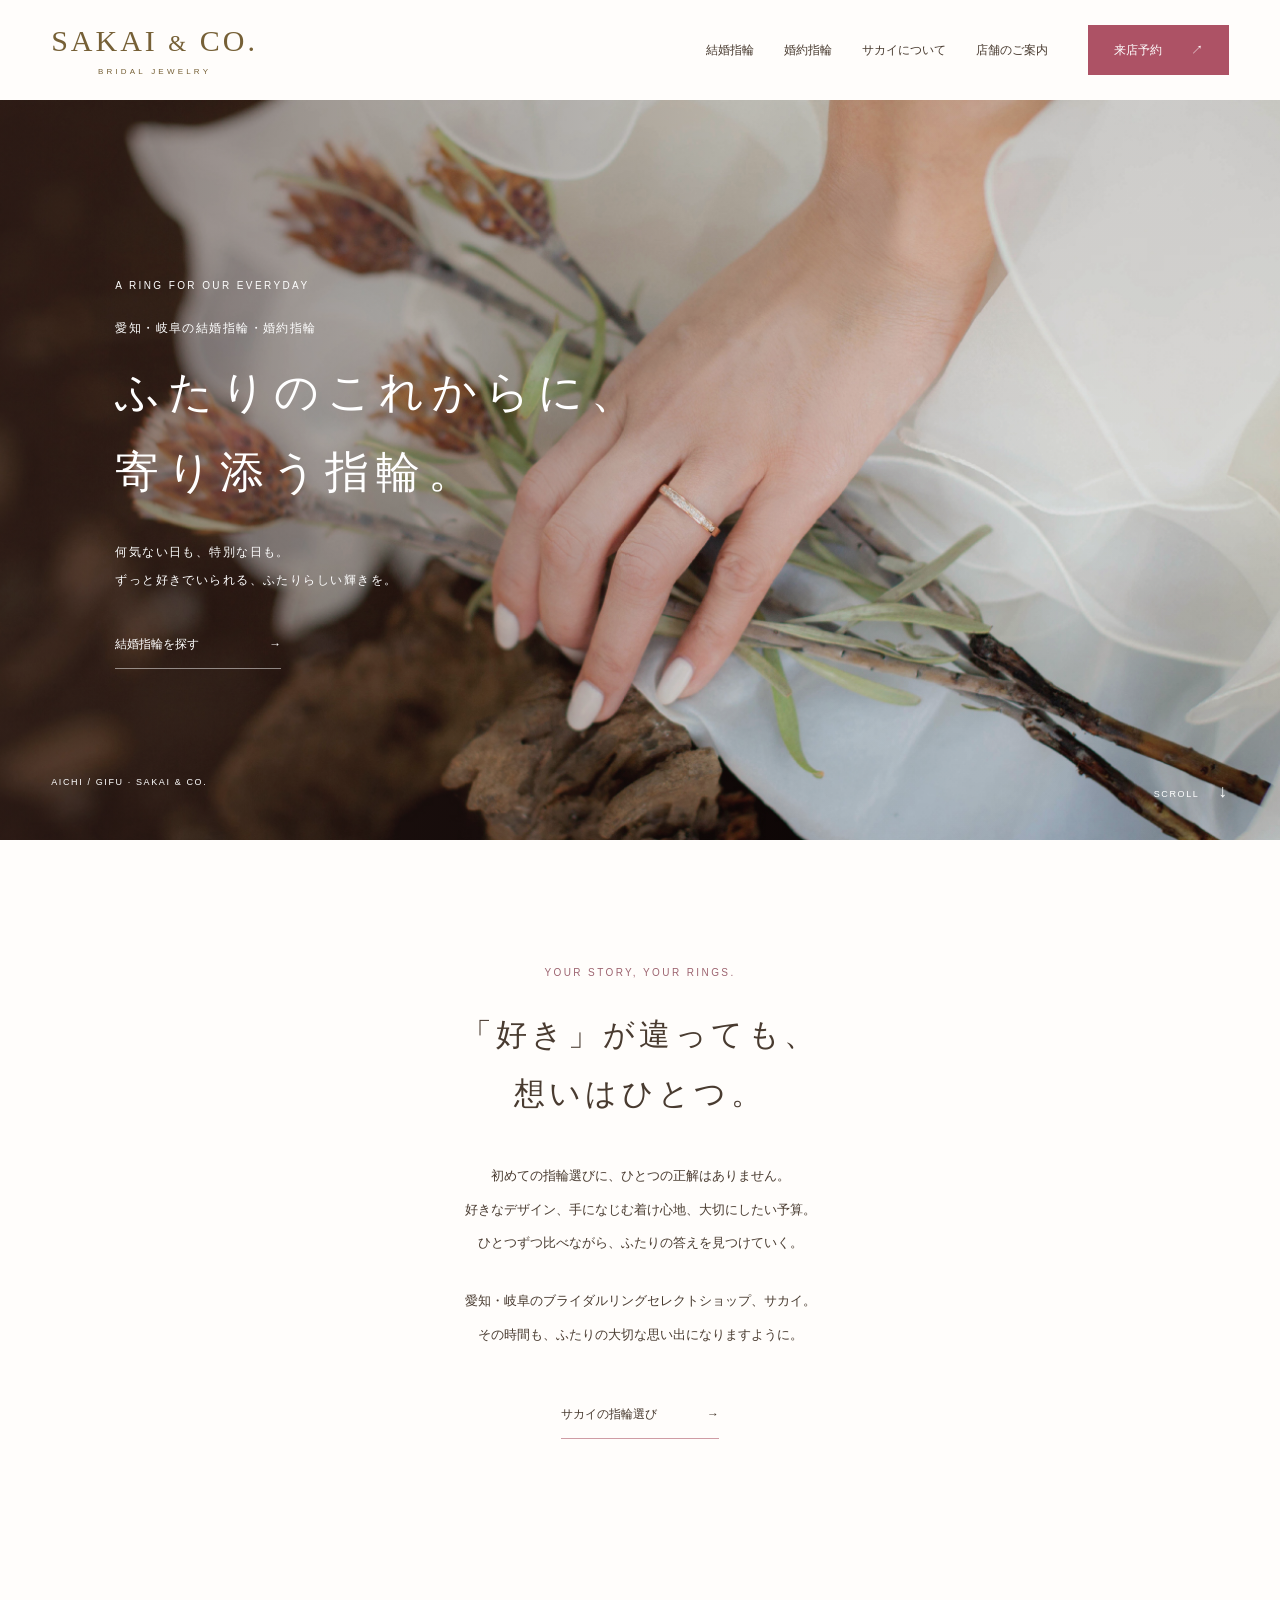
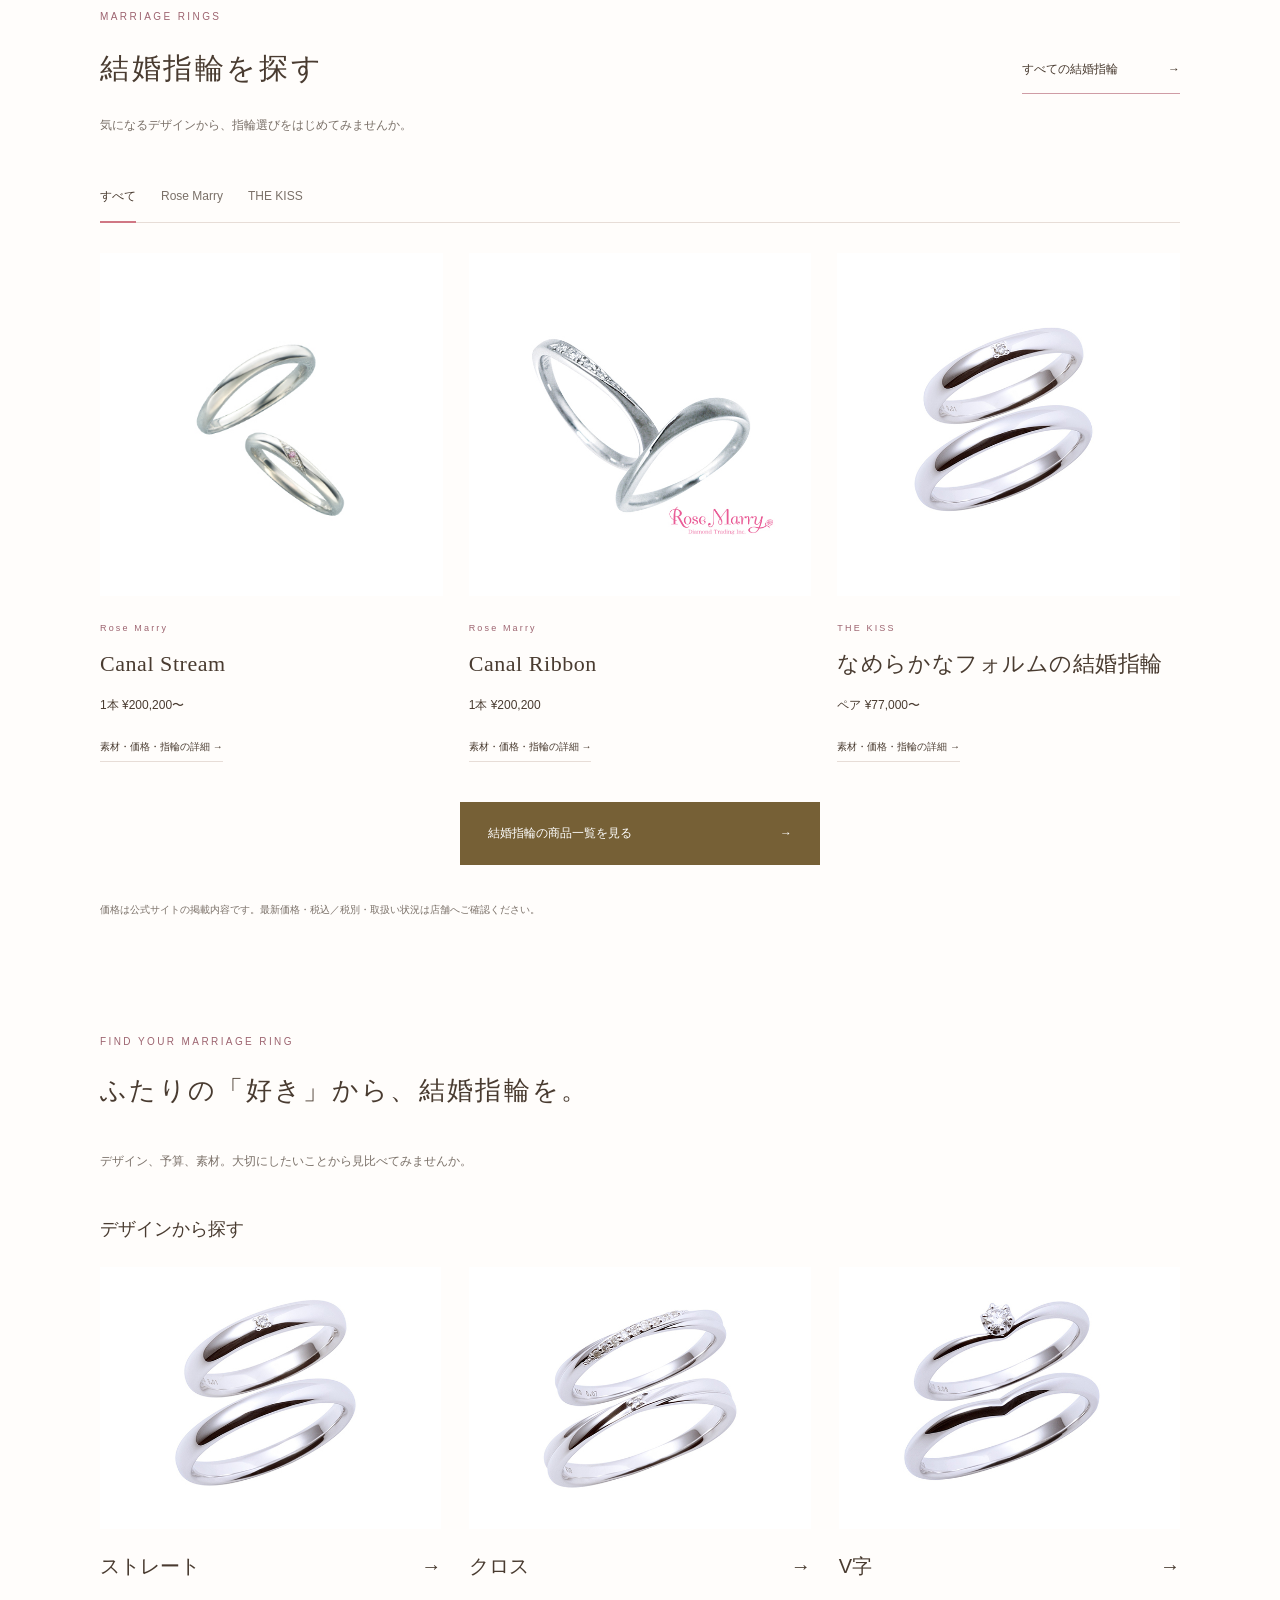
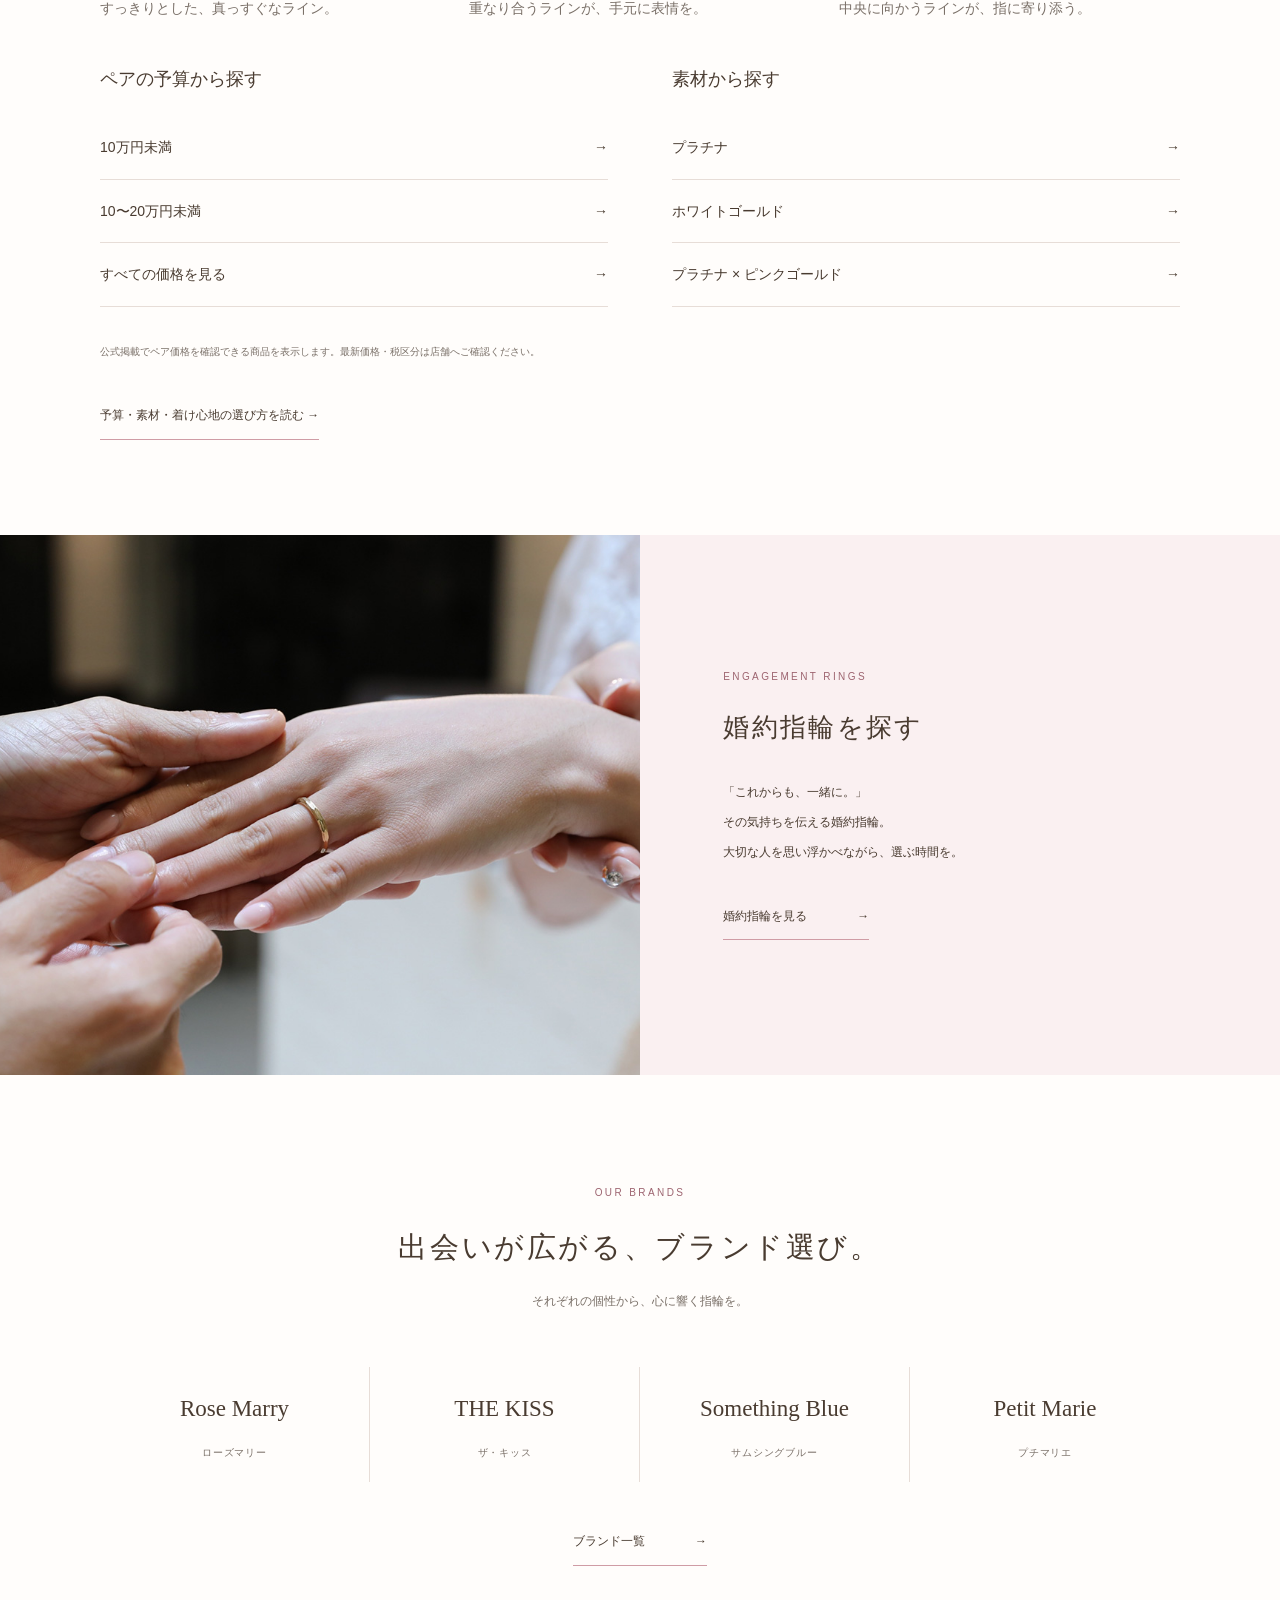
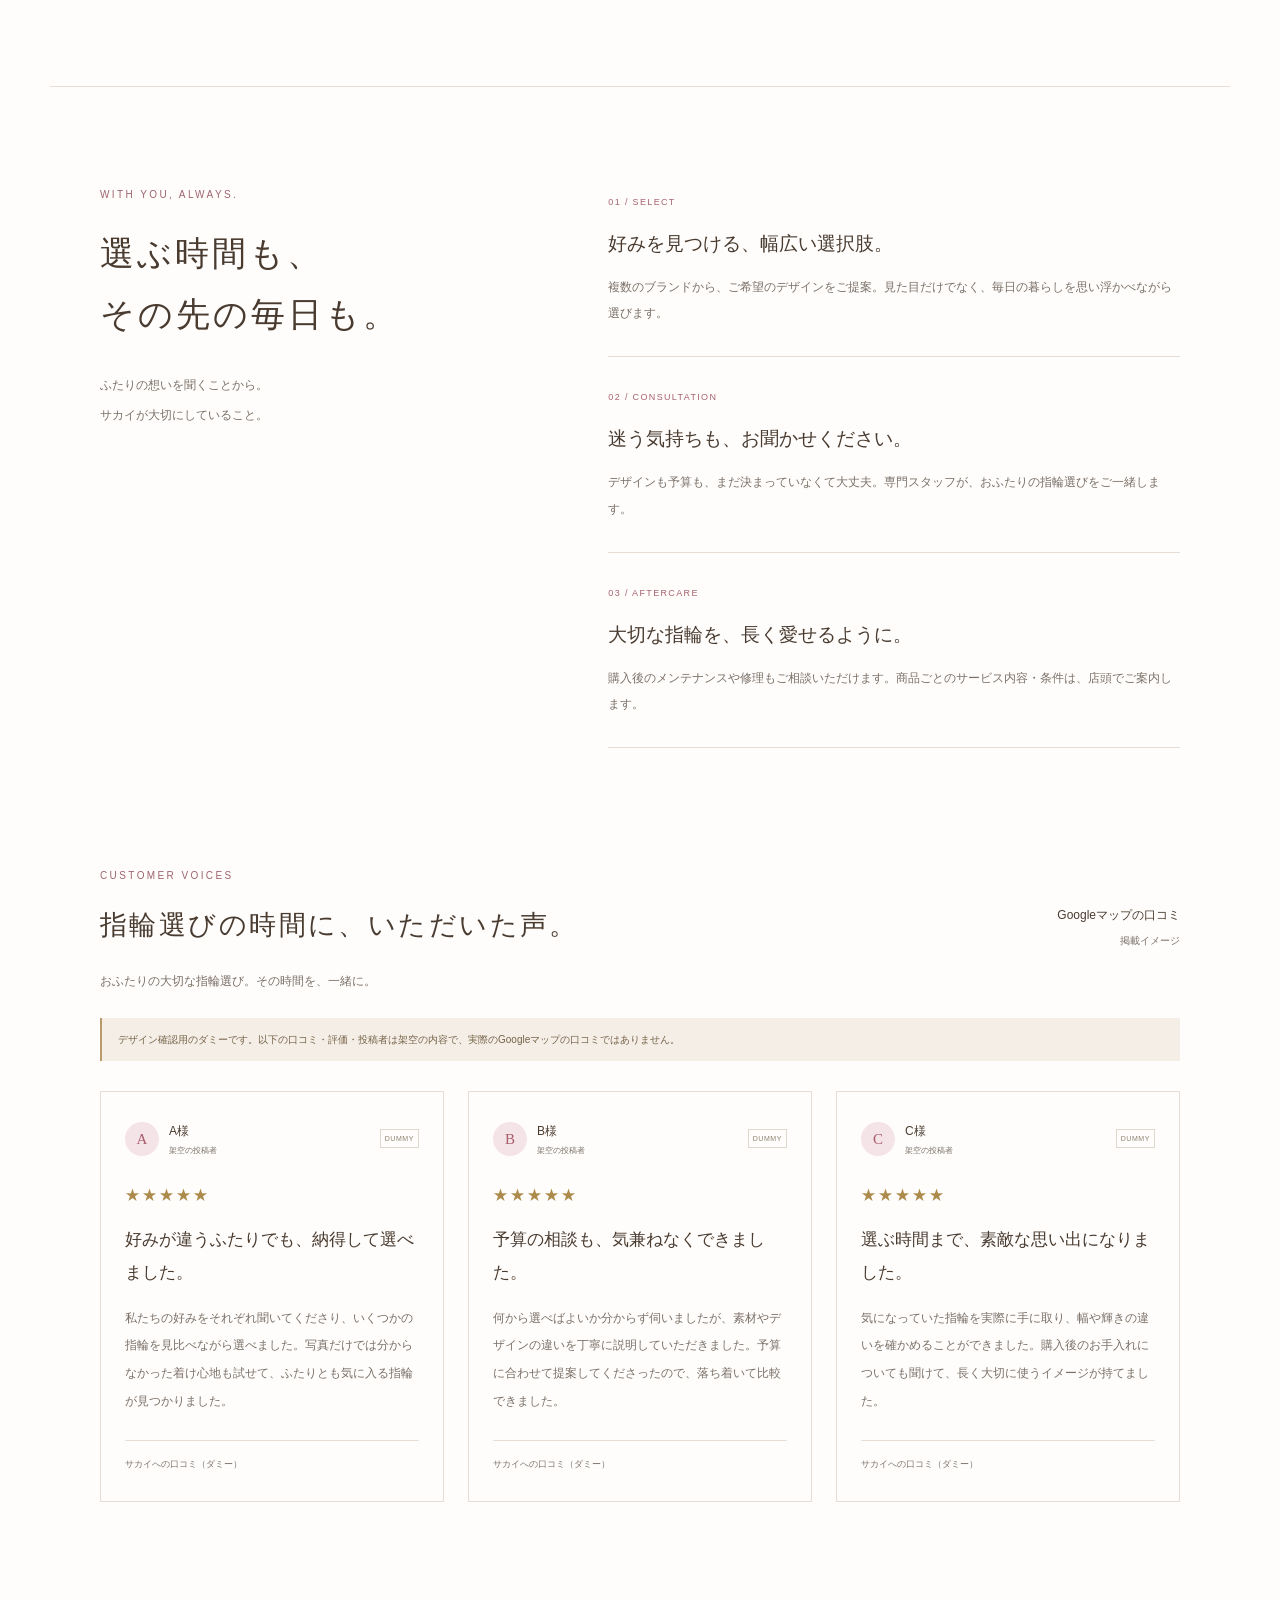
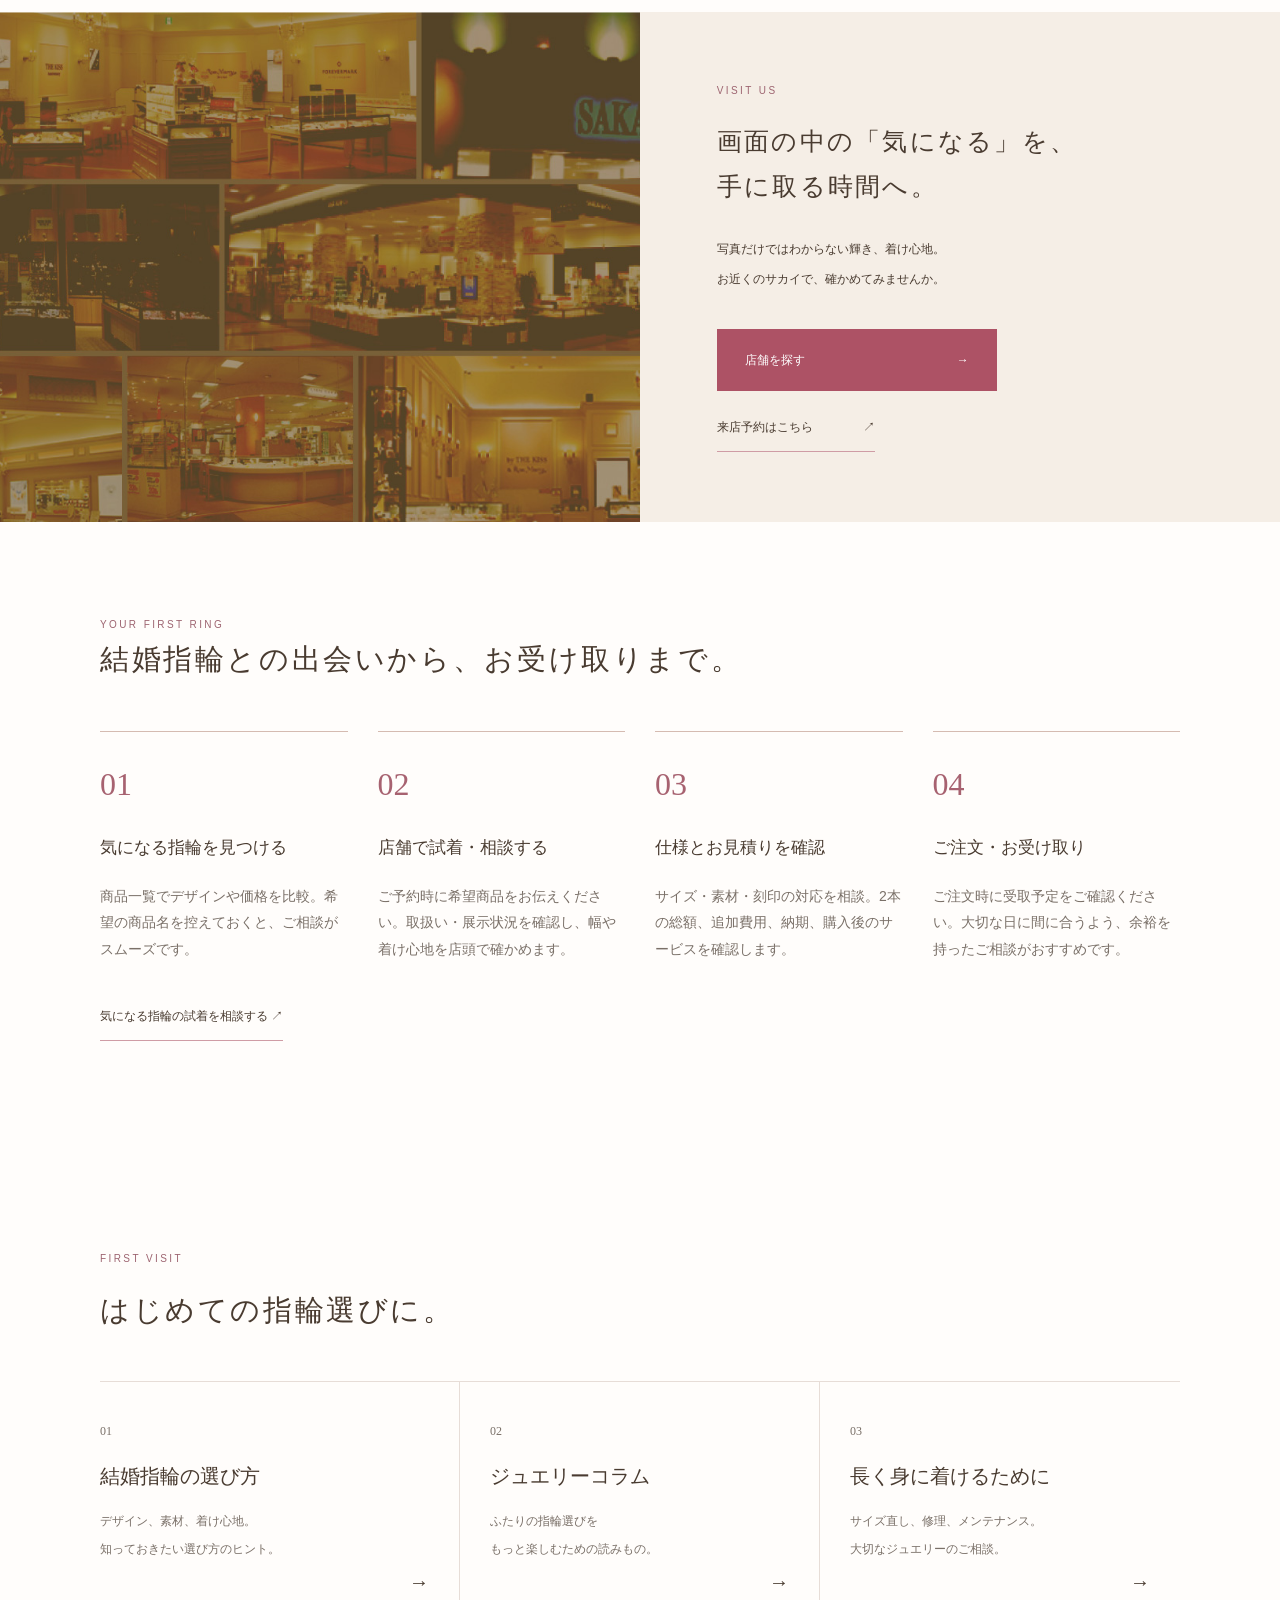
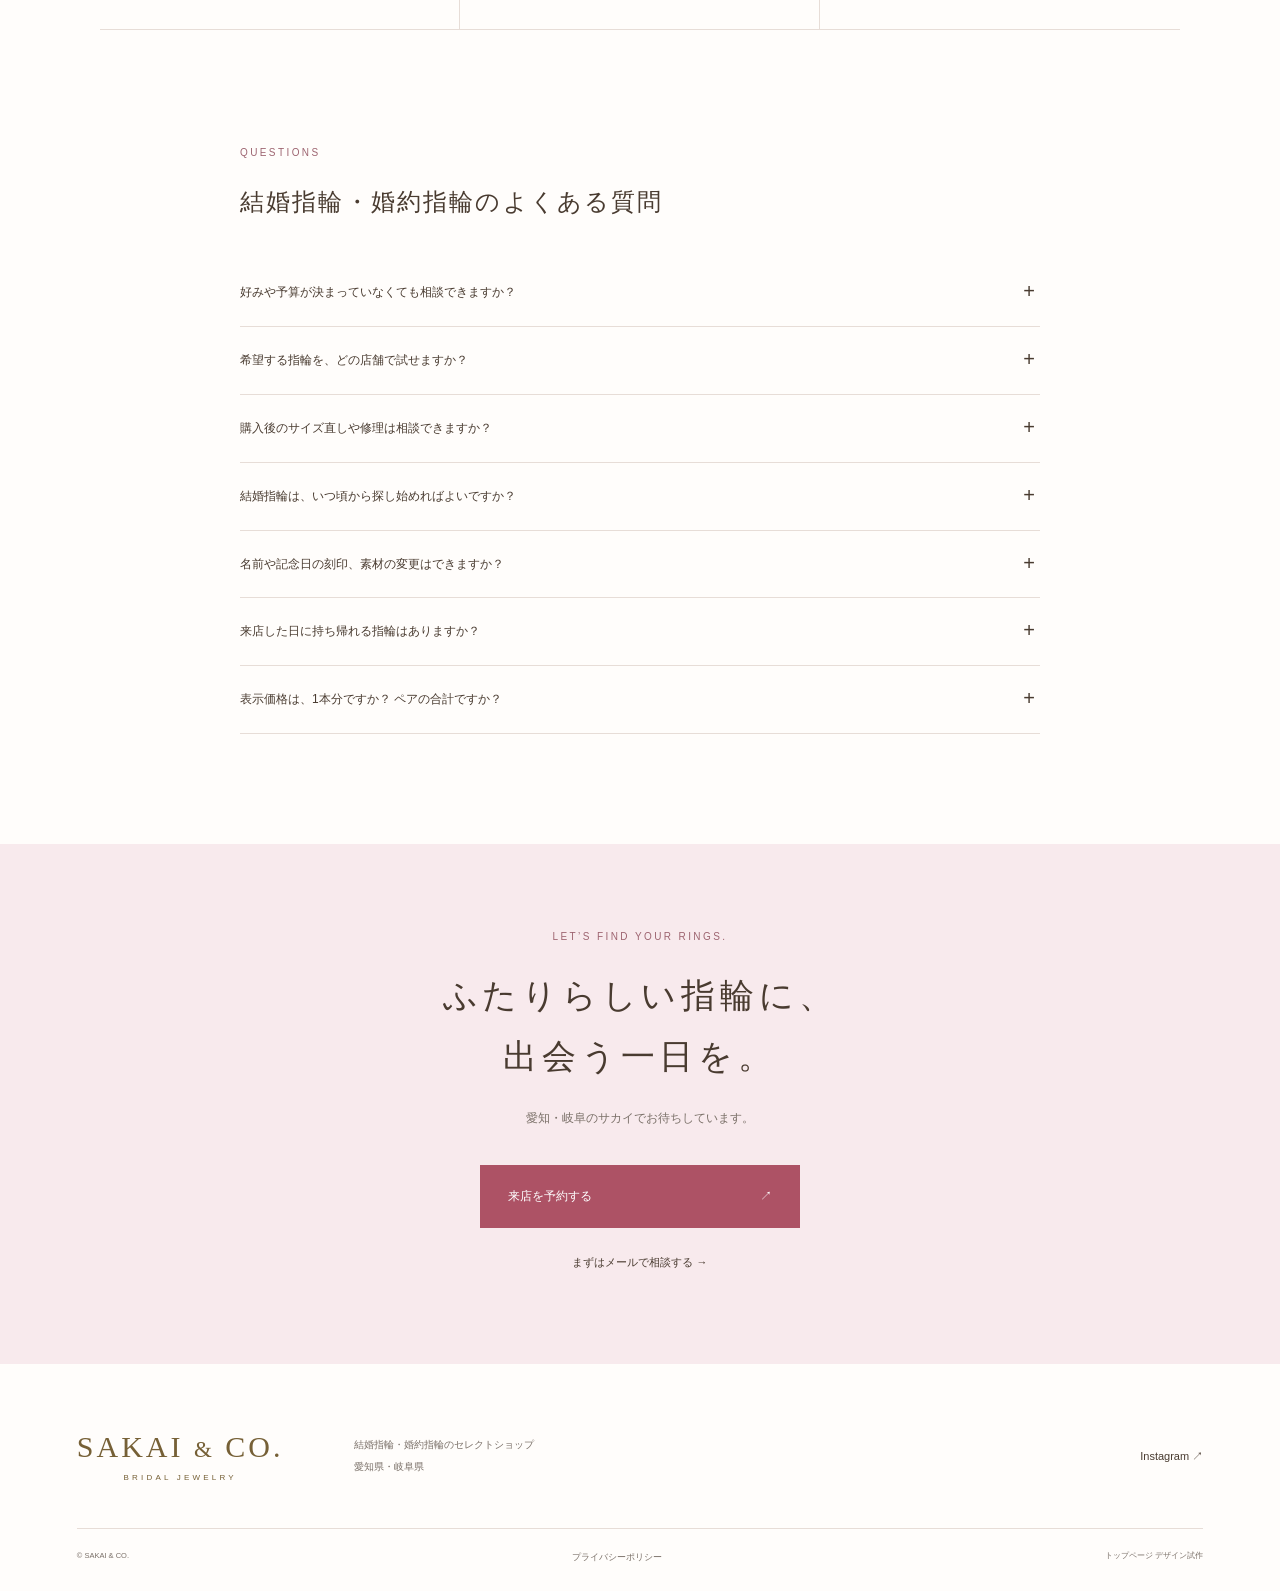
==== commit d82820e8: "Refresh stylesheet cache for palette update" ====
--- a/index.html
+++ b/index.html
@@ -1,4 +1,4 @@
-<!doctype html><html lang="ja"><head><meta charset="utf-8"><meta name="viewport" content="width=device-width,initial-scale=1"><meta name="robots" content="noindex,nofollow"><title>結婚指輪・婚約指輪｜愛知・岐阜のサカイ SAKAI & CO.</title><meta name="description" content="愛知・岐阜の結婚指輪・婚約指輪のセレクトショップ、サカイ。ふたりの好みを一緒に見つける指輪選び。"><link rel="stylesheet" href="style.css"></head><body>
+<!doctype html><html lang="ja"><head><meta charset="utf-8"><meta name="viewport" content="width=device-width,initial-scale=1"><meta name="robots" content="noindex,nofollow"><title>結婚指輪・婚約指輪｜愛知・岐阜のサカイ SAKAI & CO.</title><meta name="description" content="愛知・岐阜の結婚指輪・婚約指輪のセレクトショップ、サカイ。ふたりの好みを一緒に見つける指輪選び。"><link rel="stylesheet" href="style.css?v=rose-20261005"></head><body>
 <header><a class="logo" href="#" aria-label="サカイ トップ">SAKAI <i>&</i> CO.<small>BRIDAL JEWELRY</small></a><nav aria-label="メインメニュー"><a href="marriage.html">結婚指輪</a><a href="#engagement">婚約指輪</a><a href="#about">サカイについて</a><a href="#shop">店舗のご案内</a></nav><a class="reserve" href="https://jewelry.lian-sakai.jp/visit-01/">来店予約 <span>↗</span></a><button class="menu-button" aria-expanded="false" aria-controls="mobile-nav" aria-label="メニューを開く"><span></span><span></span></button></header>
 <div id="mobile-nav" hidden><a href="marriage.html">結婚指輪</a><a href="#engagement">婚約指輪</a><a href="#about">サカイについて</a><a href="#shop">店舗のご案内</a></div>
 <main><section class="hero"><img src="assets/hero-ring.jpg" alt="ブーケにそっと添えた、指輪を着けた手"><div class="hero-shade"></div><div class="hero-copy"><p class="eyebrow">A RING FOR OUR EVERYDAY</p><h1><span class="hero-keyword">愛知・岐阜の結婚指輪・婚約指輪</span>ふたりのこれからに、<br>寄り添う指輪。</h1><p>何気ない日も、特別な日も。<br>ずっと好きでいられる、ふたりらしい輝きを。</p><a class="light-link" href="marriage.html">結婚指輪を探す <span>→</span></a></div><div class="hero-bottom"><span>AICHI / GIFU · SAKAI & CO.</span><a href="#intro">SCROLL <b>↓</b></a></div></section>
--- a/style.css
+++ b/style.css
@@ -1,6 +1,9 @@
-:root{--paper:#faf9f6;--ink:#343d37;--muted:#777a72;--line:#d9ddd4;--green:#4d6255;--serif:'Yu Mincho','Hiragino Mincho ProN', 'Noto Serif JP',serif}*{box-sizing:border-box}html{scroll-behavior:smooth;scroll-padding-top:100px}body{margin:0;background:var(--paper);color:var(--ink);font-family:'Hiragino Kaku Gothic ProN','Yu Gothic',sans-serif;font-size:14px;line-height:1.9}a{color:inherit;text-decoration:none}button{font:inherit;cursor:pointer}img{display:block;width:100%}h1,h2,h3,p{margin:0}h1,h2,h3{font-family:var(--serif);font-weight:400}a:focus-visible,button:focus-visible,summary:focus-visible{outline:2px solid #b88b49;outline-offset:5px}header{height:100px;padding:0 4%;display:flex;align-items:center;gap:40px;background:var(--paper);position:relative;z-index:5}.logo{font-family:Georgia,serif;font-size:30px;letter-spacing:.1em;line-height:1.2;white-space:nowrap}.logo i{font-style:normal;font-size:23px}.logo small{display:block;font-family:Arial,sans-serif;font-size:8px;letter-spacing:.4em;margin-top:8px;text-align:center}nav{display:flex;gap:30px;margin-left:auto;font-size:12px}nav a{position:relative}nav a:after{content:'';position:absolute;bottom:0;left:0;width:0;height:1px;background:var(--green);transition:width .3s}nav a:hover:after{width:100%}.reserve{border:1px solid var(--line);padding:13px 25px;font-size:12px}.reserve span{margin-left:25px}.menu-button{display:none}.hero{height:min(740px,calc(100svh - 100px));min-height:540px;position:relative;color:#fff}.hero>img{height:100%;object-fit:cover;object-position:58% center}.hero-shade{position:absolute;inset:0;background:linear-gradient(90deg,rgba(25,28,22,.52),rgba(25,28,22,.08) 65%)}.hero-copy{position:absolute;left:9%;top:24%}.eyebrow{font-family:Arial,sans-serif;font-size:10px;letter-spacing:.24em;line-height:1.6;color:var(--muted)}.hero .eyebrow{color:#fff;font-size:10px;margin-bottom:25px}.hero h1{font-size:clamp(32px,3.4vw,49px);line-height:1.85;letter-spacing:.18em}.hero-copy>p:not(.eyebrow){font-size:12px;letter-spacing:.12em;line-height:2.4;margin:25px 0 35px}.light-link{display:inline-flex;border-bottom:1px solid #ffffff7a;padding-bottom:12px;font-size:12px;gap:70px}.hero-bottom{position:absolute;bottom:32px;left:4%;right:4%;display:flex;justify-content:space-between;font-family:Arial;font-size:9px;letter-spacing:.18em}.hero-bottom b{font-size:18px;font-weight:400;margin-left:15px}.intro{text-align:center;padding:125px 24px 135px}.intro h2{font-size:31px;letter-spacing:.14em;line-height:1.9;margin:25px 0 35px}.intro>p:not(.eyebrow){font-size:13px;line-height:2.6;margin-bottom:24px}.text-link{display:inline-flex;align-items:center;gap:50px;border-bottom:1px solid #b8c0b6;padding:13px 0 12px;font-size:12px}.intro .text-link{margin-top:14px}.text-link span{transition:transform .25s}.text-link:hover span{transform:translateX(5px)}.section-wrap{max-width:1180px;margin:auto;padding:95px 50px}.section-heading{display:flex;align-items:flex-end;justify-content:space-between;gap:20px}h2{font-size:29px;letter-spacing:.09em;line-height:1.8}.section-heading h2{margin-top:17px}.section-lead{color:var(--muted);font-size:12px;margin-top:20px}.collection{padding-top:35px;padding-bottom:115px}.filters{display:flex;gap:25px;margin:40px 0 30px;border-bottom:1px solid var(--line)}.filters button{border:0;background:transparent;color:var(--muted);padding:8px 0 15px;font-size:12px;position:relative}.filters button.active{color:var(--ink)}.filters button.active:after{content:'';position:absolute;bottom:-1px;left:0;right:0;height:2px;background:var(--green)}.products{display:grid;grid-template-columns:repeat(3,1fr);gap:26px}.product-image{position:relative;background:white;aspect-ratio:1;overflow:hidden}.product-image img{height:100%;object-fit:contain;padding:25px;transition:transform .6s}.product:hover img{transform:scale(1.045)}.product-image>span{position:absolute;left:18px;top:15px;font-family:Georgia;font-size:11px;color:#9f9f93}.product>.eyebrow{margin:25px 0 8px;font-size:9px}.product h3{font-family:Georgia,serif;font-size:22px;letter-spacing:.025em}.product>p:not(.eyebrow){margin-top:9px;font-size:11px;color:var(--muted)}.product-link{display:inline-block;font-size:10px;margin-top:20px;border-bottom:1px solid var(--line);padding-bottom:5px}.product[hidden]{display:none}.product-note{font-size:10px;color:var(--muted);margin-top:35px}.engagement{display:grid;grid-template-columns:1fr 1fr;background:#edeee8;min-height:540px}.engagement-photo img{height:100%;object-fit:cover;object-position:54% center}.engagement-copy{padding:85px 13%;align-self:center}.engagement h2{margin:20px 0 25px;font-size:26px}.engagement-copy>p:not(.eyebrow){font-size:12px;line-height:2.5;margin-bottom:25px}.brands{text-align:center;padding-top:110px;padding-bottom:120px}.brands h2{margin:20px 0 17px}.brands>p:not(.eyebrow){color:var(--muted);font-size:12px}.brand-list{display:grid;grid-template-columns:repeat(4,1fr);margin:55px 0 35px;align-items:center}.brand-list a{font-family:Georgia;font-size:23px;padding:20px 10px;border-right:1px solid var(--line)}.brand-list a:last-child{border:0}.brand-list small{display:block;font-family:var(--serif);font-size:10px;letter-spacing:.08em;margin-top:12px;color:var(--muted)}.about{display:grid;grid-template-columns:1fr 1.4fr;gap:100px;border-top:1px solid var(--line);padding-top:100px;padding-bottom:110px}.about h2{font-size:34px;margin:20px 0 25px}.about-title>p:last-child{font-size:12px;line-height:2.5;color:var(--muted)}.promises article{padding:25px 0 30px;border-bottom:1px solid var(--line)}.promises article:first-child{padding-top:0}.promises article>span{font-family:Arial;font-size:9px;letter-spacing:.15em;color:#7a8b7c}.promises h3{font-size:19px;margin:12px 0}.promises p{font-size:12px;line-height:2.2;color:var(--muted)}.shop{display:grid;grid-template-columns:1fr 1fr;min-height:510px;background:#e9e9e1}.shop>img{height:100%;object-fit:cover}.shop-copy{padding:70px 12%;align-self:center}.shop h2{font-size:25px;margin:20px 0 25px}.shop-copy>p:not(.eyebrow){font-size:12px;line-height:2.5}.button{display:flex;align-items:center;justify-content:space-between;background:var(--green);color:white;padding:19px 27px;font-size:12px;border:1px solid var(--green);transition:background .3s}.button:hover{background:#344c3c}.shop .button{margin-top:35px;max-width:280px}.shop .text-link{margin-top:12px}.guide{padding-top:115px}.guide-grid{display:grid;grid-template-columns:repeat(3,1fr);margin-top:45px;border-top:1px solid var(--line);border-bottom:1px solid var(--line)}.guide-grid a{padding:35px 30px 28px;border-right:1px solid var(--line)}.guide-grid a:first-child{padding-left:0}.guide-grid a:last-child{border:0}.guide-grid span{font-family:Georgia;font-size:12px;color:var(--muted)}.guide-grid h3{font-size:20px;margin:13px 0}.guide-grid p{color:var(--muted);font-size:12px;line-height:2.3}.guide-grid b{font-size:20px;font-weight:400;display:block;text-align:right}.faq{max-width:900px;padding-top:20px;padding-bottom:110px}.faq h2{font-size:24px;margin:20px 0 35px}.faq details{border-bottom:1px solid var(--line)}.faq summary{list-style:none;cursor:pointer;padding:22px 35px 22px 0;font-size:12px;position:relative}.faq summary::-webkit-details-marker{display:none}.faq summary:after{content:'+';position:absolute;right:5px;font-size:20px;top:13px}.faq details[open] summary:after{content:'−'}.faq details p{padding:0 25px 24px 0;font-size:12px;color:var(--muted)}.closing{text-align:center;background:#e8ece4;padding:85px 24px 90px}.closing h2{font-size:34px;margin:20px 0;letter-spacing:.14em}.closing>p:not(.eyebrow){font-size:12px;color:var(--muted)}.closing .button{max-width:320px;margin:35px auto 20px}.closing-contact{font-size:11px}footer{padding:65px 6% 25px}.footer-top{display:flex;align-items:center;gap:70px}.footer-top p{font-size:10px;line-height:2.2;color:var(--muted)}.footer-top>a:last-child{margin-left:auto;font-size:11px}.footer-bottom{display:flex;justify-content:space-between;border-top:1px solid var(--line);padding-top:20px;margin-top:45px;color:var(--muted);font-size:9px}.mobile-cta{display:none}#mobile-nav{background:var(--paper);position:absolute;z-index:10;top:80px;left:0;right:0;padding:20px 30px}#mobile-nav a{display:block;padding:15px;border-bottom:1px solid var(--line)}@media(min-width:1500px){.hero-copy{left:15%}}@media(max-width:1000px){header{gap:20px}nav{gap:17px;font-size:11px}.reserve{padding:12px 15px}.about{gap:50px}.engagement-copy,.shop-copy{padding:65px 9%}.brand-list a{font-size:19px}}@media(max-width:760px){header{height:80px;padding:0 22px;justify-content:space-between}.logo{font-size:24px}.logo i{font-size:18px}.logo small{font-size:6px}nav,.reserve{display:none}.menu-button{display:flex;flex-direction:column;gap:7px;border:0;background:none;padding:12px 0;width:28px}.menu-button span{width:28px;height:1px;background:var(--ink)}.hero{min-height:600px;height:calc(90svh - 80px);max-height:760px}.hero>img{object-position:60% center}.hero-shade{background:linear-gradient(90deg,#171f1770,#171f1710)}.hero-copy{left:8%;top:22%}.hero h1{font-size:31px;line-height:1.9;letter-spacing:.11em}.hero-copy>p:not(.eyebrow){font-size:11px}.hero .eyebrow{font-size:8px}.hero-bottom{left:8%;right:8%;font-size:7px}.intro{padding:85px 25px 90px}.intro h2{font-size:27px}.intro>p:not(.eyebrow){font-size:11px;line-height:2.6}.section-wrap{padding:70px 25px}.collection{padding-top:10px}.section-heading{align-items:flex-start;flex-direction:column;gap:10px}h2{font-size:25px}.section-heading .text-link{font-size:11px}.section-lead{font-size:11px}.products{grid-template-columns:1fr 1fr;gap:32px 16px}.product-image img{padding:10px}.product h3{font-size:18px}.product>p:not(.eyebrow){font-size:10px}.product>.eyebrow{font-size:8px;margin-top:18px}.product-image>span{left:10px;top:7px}.product-note{font-size:9px}.engagement,.shop{grid-template-columns:1fr}.engagement-photo{height:330px}.engagement-copy,.shop-copy{padding:55px 30px 65px}.engagement h2,.shop h2{font-size:25px}.brands h2{font-size:23px}.brand-list{grid-template-columns:1fr 1fr;margin:30px 0 20px;gap:15px 0}.brand-list a:nth-child(2){border:0}.brand-list a{font-size:21px}.about{grid-template-columns:1fr;gap:40px}.about h2{font-size:30px}.promises h3{font-size:18px}.shop>img{height:280px}.guide-grid{grid-template-columns:1fr;margin-top:30px}.guide-grid a,.guide-grid a:first-child{padding:25px 0;border-right:0;border-bottom:1px solid var(--line);position:relative}.guide-grid b{position:absolute;right:5px;top:55px}.guide-grid h3{font-size:19px}.faq{padding-top:10px;padding-bottom:75px}.faq h2{font-size:21px}.faq summary{font-size:11px}.closing h2{font-size:29px}.closing{padding:65px 25px}.footer-top{flex-wrap:wrap;gap:25px}.footer-top p{width:100%;order:2}.footer-top>a:last-child{margin-left:auto}.footer-bottom{flex-wrap:wrap;gap:10px}footer{padding:45px 25px 95px}.mobile-cta{display:grid;grid-template-columns:1fr 1fr;position:fixed;bottom:0;left:0;right:0;z-index:20;background:var(--paper);border-top:1px solid var(--line);padding-bottom:env(safe-area-inset-bottom)}.mobile-cta a{text-align:center;padding:15px;font-size:11px}.mobile-cta a:last-child{background:var(--green);color:#fff}}@media(prefers-reduced-motion:reduce){html{scroll-behavior:auto}*{transition:none!important}}
-.hero-keyword{display:block;font-family:'Yu Gothic',sans-serif;font-size:12px;letter-spacing:.12em;line-height:1.5;margin-bottom:15px}.catalog-price{font-size:12px!important;color:var(--ink)!important}.collection-more{max-width:360px;margin:40px auto 0}.search-hub{padding-top:0;padding-bottom:95px}.search-hub h2{margin:18px 0 35px;font-size:26px}.search-grid{display:grid;grid-template-columns:repeat(2,1fr);gap:0 45px}.search-grid>a{padding:25px 0;border-top:1px solid var(--line);position:relative}.search-grid span{font-size:9px;color:var(--muted);letter-spacing:.16em}.search-grid h3{font-size:20px;margin:10px 0}.search-grid p{font-size:12px;color:var(--muted)}.search-grid b{position:absolute;right:0;top:42px;font-size:20px;font-weight:400}.breadcrumbs{max-width:1180px;margin:25px auto 0;padding:0 50px;display:flex;gap:15px;font-size:10px;color:var(--muted)}.catalog-intro{padding-top:65px;padding-bottom:45px}.catalog-intro h1,.reading h1{font-size:36px;letter-spacing:.08em;margin:20px 0 25px;line-height:1.7}.catalog-intro>p:last-of-type{font-size:13px;line-height:2.4;color:var(--muted)}.category-links{display:flex;gap:15px 30px;flex-wrap:wrap;margin-top:35px}.category-links a{font-size:12px;border-bottom:1px solid var(--line);padding-bottom:6px}.catalog-body{padding-top:15px}.catalog-bar{display:flex;justify-content:space-between;align-items:center;gap:20px}.catalog-bar h2{font-size:23px}.catalog-bar span{font-size:11px;color:var(--muted)}.catalog-products{row-gap:45px}.design-filter{display:flex;gap:20px;align-items:center;font-size:12px;margin:0 0 30px}.design-filter select{padding:10px 20px;max-width:100%;border:1px solid var(--line);background:var(--paper);color:var(--ink);font:inherit}.selection-guide{background:#eef0e9;padding-top:65px;padding-bottom:65px}.selection-guide h2{margin-top:20px;font-size:25px}.selection-guide .guide-grid article{padding:25px}.selection-guide .guide-grid article:first-child{padding-left:0}.selection-guide .guide-grid p{font-size:12px}.product-detail{display:grid;grid-template-columns:1fr 1fr;gap:70px;padding-top:65px;align-items:start}.detail-photo{background:white}.detail-photo img{width:100%;height:auto}.product-detail h1{font-size:29px;line-height:1.8;margin:15px 0}.model-name{font-size:11px;color:var(--muted)}.detail-price{margin:25px 0;font-size:19px}.specs{border-top:1px solid var(--line);padding-top:25px}.specs h2{font-size:18px;margin-bottom:20px}.specs p{font-size:12px;line-height:2.2;margin-bottom:20px}.product-detail .button{margin-top:30px}.detail-advice{padding-top:0;padding-bottom:20px}.detail-advice h2{font-size:23px}.detail-advice>p{font-size:13px;line-height:2.4;margin-top:20px;max-width:850px;color:var(--muted)}.related-products{margin-top:35px;margin-bottom:35px}.reading{max-width:880px;padding-top:50px}.reading-lead{font-size:15px;line-height:2.5;color:var(--muted)}.reading section{margin:45px 0}.reading section h2{font-size:24px;margin-bottom:20px}.reading section p{font-size:14px;line-height:2.5}.reading .button{max-width:350px}@media(max-width:760px){.hero-keyword{font-size:10px;margin-bottom:18px}.search-hub{padding-top:0}.search-hub h2{font-size:23px}.search-grid{grid-template-columns:1fr}.search-grid h3{font-size:19px}.search-grid p{font-size:11px}.breadcrumbs{padding:0 25px;flex-wrap:wrap;gap:8px;margin-top:20px}.catalog-intro{padding-top:40px}.catalog-intro h1,.reading h1{font-size:27px}.catalog-intro>p:last-of-type{font-size:12px}.category-links{gap:15px}.category-links a{font-size:11px}.catalog-bar{align-items:flex-start;flex-direction:column;gap:8px}.catalog-bar h2{font-size:22px}.design-filter{align-items:flex-start;flex-direction:column;gap:10px}.design-filter select{width:100%}.catalog-filters{gap:18px}.catalog-filters button{font-size:11px}.catalog-price{font-size:11px!important}.selection-guide h2{font-size:23px}.selection-guide .guide-grid article,.selection-guide .guide-grid article:first-child{padding:25px 0;border-bottom:1px solid var(--line)}.product-detail{grid-template-columns:1fr;gap:35px;padding-top:35px}.product-detail h1{font-size:25px}.detail-advice>p{font-size:12px}.reading section h2{font-size:22px}.reading section p{font-size:13px}}
+:root{--paper:#fffdfb;--ink:#493b30;--muted:#7a7068;--line:#e7ddd7;--green:#766036;--serif:'Yu Mincho','Hiragino Mincho ProN', 'Noto Serif JP',serif}*{box-sizing:border-box}html{scroll-behavior:smooth;scroll-padding-top:100px}body{margin:0;background:var(--paper);color:var(--ink);font-family:'Hiragino Kaku Gothic ProN','Yu Gothic',sans-serif;font-size:14px;line-height:1.9}a{color:inherit;text-decoration:none}button{font:inherit;cursor:pointer}img{display:block;width:100%}h1,h2,h3,p{margin:0}h1,h2,h3{font-family:var(--serif);font-weight:400}a:focus-visible,button:focus-visible,summary:focus-visible{outline:2px solid #b88b49;outline-offset:5px}header{height:100px;padding:0 4%;display:flex;align-items:center;gap:40px;background:var(--paper);position:relative;z-index:5}.logo{font-family:Georgia,serif;font-size:30px;letter-spacing:.1em;line-height:1.2;white-space:nowrap}.logo i{font-style:normal;font-size:23px}.logo small{display:block;font-family:Arial,sans-serif;font-size:8px;letter-spacing:.4em;margin-top:8px;text-align:center}nav{display:flex;gap:30px;margin-left:auto;font-size:12px}nav a{position:relative}nav a:after{content:'';position:absolute;bottom:0;left:0;width:0;height:1px;background:var(--green);transition:width .3s}nav a:hover:after{width:100%}.reserve{border:1px solid var(--line);padding:13px 25px;font-size:12px}.reserve span{margin-left:25px}.menu-button{display:none}.hero{height:min(740px,calc(100svh - 100px));min-height:540px;position:relative;color:#fff}.hero>img{height:100%;object-fit:cover;object-position:58% center}.hero-shade{position:absolute;inset:0;background:linear-gradient(90deg,rgba(25,28,22,.52),rgba(25,28,22,.08) 65%)}.hero-copy{position:absolute;left:9%;top:24%}.eyebrow{font-family:Arial,sans-serif;font-size:10px;letter-spacing:.24em;line-height:1.6;color:var(--muted)}.hero .eyebrow{color:#fff;font-size:10px;margin-bottom:25px}.hero h1{font-size:clamp(32px,3.4vw,49px);line-height:1.85;letter-spacing:.18em}.hero-copy>p:not(.eyebrow){font-size:12px;letter-spacing:.12em;line-height:2.4;margin:25px 0 35px}.light-link{display:inline-flex;border-bottom:1px solid #ffffff7a;padding-bottom:12px;font-size:12px;gap:70px}.hero-bottom{position:absolute;bottom:32px;left:4%;right:4%;display:flex;justify-content:space-between;font-family:Arial;font-size:9px;letter-spacing:.18em}.hero-bottom b{font-size:18px;font-weight:400;margin-left:15px}.intro{text-align:center;padding:125px 24px 135px}.intro h2{font-size:31px;letter-spacing:.14em;line-height:1.9;margin:25px 0 35px}.intro>p:not(.eyebrow){font-size:13px;line-height:2.6;margin-bottom:24px}.text-link{display:inline-flex;align-items:center;gap:50px;border-bottom:1px solid #cdb9ad;padding:13px 0 12px;font-size:12px}.intro .text-link{margin-top:14px}.text-link span{transition:transform .25s}.text-link:hover span{transform:translateX(5px)}.section-wrap{max-width:1180px;margin:auto;padding:95px 50px}.section-heading{display:flex;align-items:flex-end;justify-content:space-between;gap:20px}h2{font-size:29px;letter-spacing:.09em;line-height:1.8}.section-heading h2{margin-top:17px}.section-lead{color:var(--muted);font-size:12px;margin-top:20px}.collection{padding-top:35px;padding-bottom:115px}.filters{display:flex;gap:25px;margin:40px 0 30px;border-bottom:1px solid var(--line)}.filters button{border:0;background:transparent;color:var(--muted);padding:8px 0 15px;font-size:12px;position:relative}.filters button.active{color:var(--ink)}.filters button.active:after{content:'';position:absolute;bottom:-1px;left:0;right:0;height:2px;background:var(--green)}.products{display:grid;grid-template-columns:repeat(3,1fr);gap:26px}.product-image{position:relative;background:white;aspect-ratio:1;overflow:hidden}.product-image img{height:100%;object-fit:contain;padding:25px;transition:transform .6s}.product:hover img{transform:scale(1.045)}.product-image>span{position:absolute;left:18px;top:15px;font-family:Georgia;font-size:11px;color:#9f9f93}.product>.eyebrow{margin:25px 0 8px;font-size:9px}.product h3{font-family:Georgia,serif;font-size:22px;letter-spacing:.025em}.product>p:not(.eyebrow){margin-top:9px;font-size:11px;color:var(--muted)}.product-link{display:inline-block;font-size:10px;margin-top:20px;border-bottom:1px solid var(--line);padding-bottom:5px}.product[hidden]{display:none}.product-note{font-size:10px;color:var(--muted);margin-top:35px}.engagement{display:grid;grid-template-columns:1fr 1fr;background:#faf0f1;min-height:540px}.engagement-photo img{height:100%;object-fit:cover;object-position:54% center}.engagement-copy{padding:85px 13%;align-self:center}.engagement h2{margin:20px 0 25px;font-size:26px}.engagement-copy>p:not(.eyebrow){font-size:12px;line-height:2.5;margin-bottom:25px}.brands{text-align:center;padding-top:110px;padding-bottom:120px}.brands h2{margin:20px 0 17px}.brands>p:not(.eyebrow){color:var(--muted);font-size:12px}.brand-list{display:grid;grid-template-columns:repeat(4,1fr);margin:55px 0 35px;align-items:center}.brand-list a{font-family:Georgia;font-size:23px;padding:20px 10px;border-right:1px solid var(--line)}.brand-list a:last-child{border:0}.brand-list small{display:block;font-family:var(--serif);font-size:10px;letter-spacing:.08em;margin-top:12px;color:var(--muted)}.about{display:grid;grid-template-columns:1fr 1.4fr;gap:100px;border-top:1px solid var(--line);padding-top:100px;padding-bottom:110px}.about h2{font-size:34px;margin:20px 0 25px}.about-title>p:last-child{font-size:12px;line-height:2.5;color:var(--muted)}.promises article{padding:25px 0 30px;border-bottom:1px solid var(--line)}.promises article:first-child{padding-top:0}.promises article>span{font-family:Arial;font-size:9px;letter-spacing:.15em;color:#a76270}.promises h3{font-size:19px;margin:12px 0}.promises p{font-size:12px;line-height:2.2;color:var(--muted)}.shop{display:grid;grid-template-columns:1fr 1fr;min-height:510px;background:#f5eee6}.shop>img{height:100%;object-fit:cover}.shop-copy{padding:70px 12%;align-self:center}.shop h2{font-size:25px;margin:20px 0 25px}.shop-copy>p:not(.eyebrow){font-size:12px;line-height:2.5}.button{display:flex;align-items:center;justify-content:space-between;background:var(--green);color:white;padding:19px 27px;font-size:12px;border:1px solid var(--green);transition:background .3s}.button:hover{background:#5e4929}.shop .button{margin-top:35px;max-width:280px}.shop .text-link{margin-top:12px}.guide{padding-top:115px}.guide-grid{display:grid;grid-template-columns:repeat(3,1fr);margin-top:45px;border-top:1px solid var(--line);border-bottom:1px solid var(--line)}.guide-grid a{padding:35px 30px 28px;border-right:1px solid var(--line)}.guide-grid a:first-child{padding-left:0}.guide-grid a:last-child{border:0}.guide-grid span{font-family:Georgia;font-size:12px;color:var(--muted)}.guide-grid h3{font-size:20px;margin:13px 0}.guide-grid p{color:var(--muted);font-size:12px;line-height:2.3}.guide-grid b{font-size:20px;font-weight:400;display:block;text-align:right}.faq{max-width:900px;padding-top:20px;padding-bottom:110px}.faq h2{font-size:24px;margin:20px 0 35px}.faq details{border-bottom:1px solid var(--line)}.faq summary{list-style:none;cursor:pointer;padding:22px 35px 22px 0;font-size:12px;position:relative}.faq summary::-webkit-details-marker{display:none}.faq summary:after{content:'+';position:absolute;right:5px;font-size:20px;top:13px}.faq details[open] summary:after{content:'−'}.faq details p{padding:0 25px 24px 0;font-size:12px;color:var(--muted)}.closing{text-align:center;background:#f8eaed;padding:85px 24px 90px}.closing h2{font-size:34px;margin:20px 0;letter-spacing:.14em}.closing>p:not(.eyebrow){font-size:12px;color:var(--muted)}.closing .button{max-width:320px;margin:35px auto 20px}.closing-contact{font-size:11px}footer{padding:65px 6% 25px}.footer-top{display:flex;align-items:center;gap:70px}.footer-top p{font-size:10px;line-height:2.2;color:var(--muted)}.footer-top>a:last-child{margin-left:auto;font-size:11px}.footer-bottom{display:flex;justify-content:space-between;border-top:1px solid var(--line);padding-top:20px;margin-top:45px;color:var(--muted);font-size:9px}.mobile-cta{display:none}#mobile-nav{background:var(--paper);position:absolute;z-index:10;top:80px;left:0;right:0;padding:20px 30px}#mobile-nav a{display:block;padding:15px;border-bottom:1px solid var(--line)}@media(min-width:1500px){.hero-copy{left:15%}}@media(max-width:1000px){header{gap:20px}nav{gap:17px;font-size:11px}.reserve{padding:12px 15px}.about{gap:50px}.engagement-copy,.shop-copy{padding:65px 9%}.brand-list a{font-size:19px}}@media(max-width:760px){header{height:80px;padding:0 22px;justify-content:space-between}.logo{font-size:24px}.logo i{font-size:18px}.logo small{font-size:6px}nav,.reserve{display:none}.menu-button{display:flex;flex-direction:column;gap:7px;border:0;background:none;padding:12px 0;width:28px}.menu-button span{width:28px;height:1px;background:var(--ink)}.hero{min-height:600px;height:calc(90svh - 80px);max-height:760px}.hero>img{object-position:60% center}.hero-shade{background:linear-gradient(90deg,#171f1770,#171f1710)}.hero-copy{left:8%;top:22%}.hero h1{font-size:31px;line-height:1.9;letter-spacing:.11em}.hero-copy>p:not(.eyebrow){font-size:11px}.hero .eyebrow{font-size:8px}.hero-bottom{left:8%;right:8%;font-size:7px}.intro{padding:85px 25px 90px}.intro h2{font-size:27px}.intro>p:not(.eyebrow){font-size:11px;line-height:2.6}.section-wrap{padding:70px 25px}.collection{padding-top:10px}.section-heading{align-items:flex-start;flex-direction:column;gap:10px}h2{font-size:25px}.section-heading .text-link{font-size:11px}.section-lead{font-size:11px}.products{grid-template-columns:1fr 1fr;gap:32px 16px}.product-image img{padding:10px}.product h3{font-size:18px}.product>p:not(.eyebrow){font-size:10px}.product>.eyebrow{font-size:8px;margin-top:18px}.product-image>span{left:10px;top:7px}.product-note{font-size:9px}.engagement,.shop{grid-template-columns:1fr}.engagement-photo{height:330px}.engagement-copy,.shop-copy{padding:55px 30px 65px}.engagement h2,.shop h2{font-size:25px}.brands h2{font-size:23px}.brand-list{grid-template-columns:1fr 1fr;margin:30px 0 20px;gap:15px 0}.brand-list a:nth-child(2){border:0}.brand-list a{font-size:21px}.about{grid-template-columns:1fr;gap:40px}.about h2{font-size:30px}.promises h3{font-size:18px}.shop>img{height:280px}.guide-grid{grid-template-columns:1fr;margin-top:30px}.guide-grid a,.guide-grid a:first-child{padding:25px 0;border-right:0;border-bottom:1px solid var(--line);position:relative}.guide-grid b{position:absolute;right:5px;top:55px}.guide-grid h3{font-size:19px}.faq{padding-top:10px;padding-bottom:75px}.faq h2{font-size:21px}.faq summary{font-size:11px}.closing h2{font-size:29px}.closing{padding:65px 25px}.footer-top{flex-wrap:wrap;gap:25px}.footer-top p{width:100%;order:2}.footer-top>a:last-child{margin-left:auto}.footer-bottom{flex-wrap:wrap;gap:10px}footer{padding:45px 25px 95px}.mobile-cta{display:grid;grid-template-columns:1fr 1fr;position:fixed;bottom:0;left:0;right:0;z-index:20;background:var(--paper);border-top:1px solid var(--line);padding-bottom:env(safe-area-inset-bottom)}.mobile-cta a{text-align:center;padding:15px;font-size:11px}.mobile-cta a:last-child{background:var(--green);color:#fff}}@media(prefers-reduced-motion:reduce){html{scroll-behavior:auto}*{transition:none!important}}
+.hero-keyword{display:block;font-family:'Yu Gothic',sans-serif;font-size:12px;letter-spacing:.12em;line-height:1.5;margin-bottom:15px}.catalog-price{font-size:12px!important;color:var(--ink)!important}.collection-more{max-width:360px;margin:40px auto 0}.search-hub{padding-top:0;padding-bottom:95px}.search-hub h2{margin:18px 0 35px;font-size:26px}.search-grid{display:grid;grid-template-columns:repeat(2,1fr);gap:0 45px}.search-grid>a{padding:25px 0;border-top:1px solid var(--line);position:relative}.search-grid span{font-size:9px;color:var(--muted);letter-spacing:.16em}.search-grid h3{font-size:20px;margin:10px 0}.search-grid p{font-size:12px;color:var(--muted)}.search-grid b{position:absolute;right:0;top:42px;font-size:20px;font-weight:400}.breadcrumbs{max-width:1180px;margin:25px auto 0;padding:0 50px;display:flex;gap:15px;font-size:10px;color:var(--muted)}.catalog-intro{padding-top:65px;padding-bottom:45px}.catalog-intro h1,.reading h1{font-size:36px;letter-spacing:.08em;margin:20px 0 25px;line-height:1.7}.catalog-intro>p:last-of-type{font-size:13px;line-height:2.4;color:var(--muted)}.category-links{display:flex;gap:15px 30px;flex-wrap:wrap;margin-top:35px}.category-links a{font-size:12px;border-bottom:1px solid var(--line);padding-bottom:6px}.catalog-body{padding-top:15px}.catalog-bar{display:flex;justify-content:space-between;align-items:center;gap:20px}.catalog-bar h2{font-size:23px}.catalog-bar span{font-size:11px;color:var(--muted)}.catalog-products{row-gap:45px}.design-filter{display:flex;gap:20px;align-items:center;font-size:12px;margin:0 0 30px}.design-filter select{padding:10px 20px;max-width:100%;border:1px solid var(--line);background:var(--paper);color:var(--ink);font:inherit}.selection-guide{background:#faf2ed;padding-top:65px;padding-bottom:65px}.selection-guide h2{margin-top:20px;font-size:25px}.selection-guide .guide-grid article{padding:25px}.selection-guide .guide-grid article:first-child{padding-left:0}.selection-guide .guide-grid p{font-size:12px}.product-detail{display:grid;grid-template-columns:1fr 1fr;gap:70px;padding-top:65px;align-items:start}.detail-photo{background:white}.detail-photo img{width:100%;height:auto}.product-detail h1{font-size:29px;line-height:1.8;margin:15px 0}.model-name{font-size:11px;color:var(--muted)}.detail-price{margin:25px 0;font-size:19px}.specs{border-top:1px solid var(--line);padding-top:25px}.specs h2{font-size:18px;margin-bottom:20px}.specs p{font-size:12px;line-height:2.2;margin-bottom:20px}.product-detail .button{margin-top:30px}.detail-advice{padding-top:0;padding-bottom:20px}.detail-advice h2{font-size:23px}.detail-advice>p{font-size:13px;line-height:2.4;margin-top:20px;max-width:850px;color:var(--muted)}.related-products{margin-top:35px;margin-bottom:35px}.reading{max-width:880px;padding-top:50px}.reading-lead{font-size:15px;line-height:2.5;color:var(--muted)}.reading section{margin:45px 0}.reading section h2{font-size:24px;margin-bottom:20px}.reading section p{font-size:14px;line-height:2.5}.reading .button{max-width:350px}@media(max-width:760px){.hero-keyword{font-size:10px;margin-bottom:18px}.search-hub{padding-top:0}.search-hub h2{font-size:23px}.search-grid{grid-template-columns:1fr}.search-grid h3{font-size:19px}.search-grid p{font-size:11px}.breadcrumbs{padding:0 25px;flex-wrap:wrap;gap:8px;margin-top:20px}.catalog-intro{padding-top:40px}.catalog-intro h1,.reading h1{font-size:27px}.catalog-intro>p:last-of-type{font-size:12px}.category-links{gap:15px}.category-links a{font-size:11px}.catalog-bar{align-items:flex-start;flex-direction:column;gap:8px}.catalog-bar h2{font-size:22px}.design-filter{align-items:flex-start;flex-direction:column;gap:10px}.design-filter select{width:100%}.catalog-filters{gap:18px}.catalog-filters button{font-size:11px}.catalog-price{font-size:11px!important}.selection-guide h2{font-size:23px}.selection-guide .guide-grid article,.selection-guide .guide-grid article:first-child{padding:25px 0;border-bottom:1px solid var(--line)}.product-detail{grid-template-columns:1fr;gap:35px;padding-top:35px}.product-detail h1{font-size:25px}.detail-advice>p{font-size:12px}.reading section h2{font-size:22px}.reading section p{font-size:13px}}
 .catalog-subtitle{font-size:.65em;letter-spacing:.04em;margin-left:15px}@media(max-width:760px){.catalog-subtitle{display:block;margin:5px 0 0;font-size:16px}.catalog-intro{padding-top:25px;padding-bottom:25px}.catalog-intro h1{margin:13px 0 20px}.catalog-intro .category-links{margin-top:20px}.catalog-body .filters{margin:25px 0 20px}}
-.reviews{padding-top:10px;padding-bottom:110px}.reviews h2{font-size:27px}.review-source{font-size:12px;white-space:nowrap}.review-source small{display:block;text-align:right;color:var(--muted);font-size:10px;margin-top:4px}.review-intro{font-size:12px;color:var(--muted);margin-top:20px}.dummy-notice{font-size:10px;line-height:1.9;color:#726c5f;background:#eeeae1;padding:12px 16px;margin:25px 0 30px;border-left:2px solid #b4a88c}.review-grid{display:grid;grid-template-columns:repeat(3,1fr);gap:24px}.review-card{border:1px solid var(--line);background:#fffdf9;padding:28px 24px;display:flex;flex-direction:column}.review-author{display:flex;align-items:center;gap:10px}.review-avatar{display:grid;place-items:center;width:34px;height:34px;flex-shrink:0;border-radius:50%;background:#e9ece4;color:var(--green);font-family:Georgia;font-size:15px}.review-author h3{font-family:inherit;font-size:12px}.review-author h3 small{display:block;font-size:8px;color:var(--muted);font-weight:400}.dummy-label{font-family:Arial;font-size:7px;letter-spacing:.08em;margin-left:auto;border:1px solid #ded9cc;color:#8b806b;padding:2px 4px}.review-stars{color:#ac8b4c;letter-spacing:.13em;font-size:15px;margin:23px 0 15px}.review-card h4{font-family:var(--serif);font-weight:400;font-size:17px;line-height:1.9;margin:0 0 16px}.review-card>p{font-size:12px;line-height:2.3;color:var(--muted);margin-bottom:25px}.review-store{display:block;border-top:1px solid var(--line);padding-top:15px;margin-top:auto;font-size:9px;color:var(--muted)}@media(max-width:760px){.reviews{padding-top:0;padding-bottom:75px}.reviews h2{font-size:23px}.review-source small{text-align:left;display:inline;margin-left:10px}.review-grid{grid-template-columns:1fr;gap:18px}.review-card{padding:25px}.review-card h4{font-size:18px}.dummy-notice{font-size:10px;margin-top:20px}}
+.reviews{padding-top:10px;padding-bottom:110px}.reviews h2{font-size:27px}.review-source{font-size:12px;white-space:nowrap}.review-source small{display:block;text-align:right;color:var(--muted);font-size:10px;margin-top:4px}.review-intro{font-size:12px;color:var(--muted);margin-top:20px}.dummy-notice{font-size:10px;line-height:1.9;color:#766348;background:#f4eee6;padding:12px 16px;margin:25px 0 30px;border-left:2px solid #b99a6b}.review-grid{display:grid;grid-template-columns:repeat(3,1fr);gap:24px}.review-card{border:1px solid var(--line);background:#fffdf9;padding:28px 24px;display:flex;flex-direction:column}.review-author{display:flex;align-items:center;gap:10px}.review-avatar{display:grid;place-items:center;width:34px;height:34px;flex-shrink:0;border-radius:50%;background:#f5e4e7;color:var(--green);font-family:Georgia;font-size:15px}.review-author h3{font-family:inherit;font-size:12px}.review-author h3 small{display:block;font-size:8px;color:var(--muted);font-weight:400}.dummy-label{font-family:Arial;font-size:7px;letter-spacing:.08em;margin-left:auto;border:1px solid #ded9cc;color:#8b806b;padding:2px 4px}.review-stars{color:#ac8b4c;letter-spacing:.13em;font-size:15px;margin:23px 0 15px}.review-card h4{font-family:var(--serif);font-weight:400;font-size:17px;line-height:1.9;margin:0 0 16px}.review-card>p{font-size:12px;line-height:2.3;color:var(--muted);margin-bottom:25px}.review-store{display:block;border-top:1px solid var(--line);padding-top:15px;margin-top:auto;font-size:9px;color:var(--muted)}@media(max-width:760px){.reviews{padding-top:0;padding-bottom:75px}.reviews h2{font-size:23px}.review-source small{text-align:left;display:inline;margin-left:10px}.review-grid{grid-template-columns:1fr;gap:18px}.review-card{padding:25px}.review-card h4{font-size:18px}.dummy-notice{font-size:10px;margin-top:20px}}
 
-.finder-title{font-size:18px;font-weight:400;margin:40px 0 20px}.design-tiles{display:grid;grid-template-columns:repeat(3,1fr);gap:28px}.design-tiles a{color:inherit;text-decoration:none}.design-tiles img{width:100%;aspect-ratio:1.3;object-fit:contain;background:#fff}.design-tiles h4{font-size:20px;font-weight:400;margin:18px 0 10px}.design-tiles h4 span,.finder-links span{float:right}.design-tiles p,.flow-grid p{font-size:14px;line-height:1.9;color:#686b64}.finder-columns{display:grid;grid-template-columns:1fr 1fr;gap:64px;margin-bottom:30px}.finder-links a{display:block;color:inherit;text-decoration:none;padding:18px 0;border-bottom:1px solid #deded6}.flow-grid{display:grid;grid-template-columns:repeat(4,1fr);gap:30px;margin:45px 0 30px}.flow-grid article{border-top:1px solid #b7bdb3;padding-top:22px}.flow-grid span{font-family:Georgia,serif;font-size:32px;color:#7c8b7d}.flow-grid h3{font-size:17px;font-weight:400;margin:18px 0}#catalog-results{scroll-margin-top:120px}@media(max-width:700px){.design-tiles{gap:12px}.design-tiles h4{font-size:16px}.design-tiles p{font-size:12px}.finder-columns{grid-template-columns:1fr;gap:0}.flow-grid{grid-template-columns:1fr 1fr;gap:24px}.flow-grid h3{font-size:16px}}
+.finder-title{font-size:18px;font-weight:400;margin:40px 0 20px}.design-tiles{display:grid;grid-template-columns:repeat(3,1fr);gap:28px}.design-tiles a{color:inherit;text-decoration:none}.design-tiles img{width:100%;aspect-ratio:1.3;object-fit:contain;background:#fff}.design-tiles h4{font-size:20px;font-weight:400;margin:18px 0 10px}.design-tiles h4 span,.finder-links span{float:right}.design-tiles p,.flow-grid p{font-size:14px;line-height:1.9;color:#7a7068}.finder-columns{display:grid;grid-template-columns:1fr 1fr;gap:64px;margin-bottom:30px}.finder-links a{display:block;color:inherit;text-decoration:none;padding:18px 0;border-bottom:1px solid #e7ddd7}.flow-grid{display:grid;grid-template-columns:repeat(4,1fr);gap:30px;margin:45px 0 30px}.flow-grid article{border-top:1px solid #d5bbb1;padding-top:22px}.flow-grid span{font-family:Georgia,serif;font-size:32px;color:#a76270}.flow-grid h3{font-size:17px;font-weight:400;margin:18px 0}#catalog-results{scroll-margin-top:120px}@media(max-width:700px){.design-tiles{gap:12px}.design-tiles h4{font-size:16px}.design-tiles p{font-size:12px}.finder-columns{grid-template-columns:1fr;gap:0}.flow-grid{grid-template-columns:1fr 1fr;gap:24px}.flow-grid h3{font-size:16px}}
+
+/* Sakai palette: official rose #d07784 and brown #766036. */
+:root{--rose:#d07784;--rose-action:#ad5265;--brown:#766036}.logo{color:var(--brown)}.reserve{background:var(--rose-action);border-color:var(--rose-action);color:#fff}.reserve:hover{background:#974457}.eyebrow{color:#9d6470}.hero .eyebrow{color:#fff}.filters button.active:after{background:var(--rose)}.text-link{border-bottom-color:#cf9ca5}.closing .button,.shop .button,.product-detail .button{background:var(--rose-action);border-color:var(--rose-action)}.closing .button:hover,.shop .button:hover,.product-detail .button:hover{background:#974457}.mobile-cta a:last-child{background:var(--rose-action)}.review-avatar{color:#a65b6b}.review-card{background:#fffdfb}.finder-links a:hover,.category-links a:hover{color:#ad5265}.hero-shade{background:linear-gradient(90deg,rgba(56,35,30,.54),rgba(56,35,30,.06) 65%)}@media(max-width:760px){.hero-shade{background:linear-gradient(90deg,rgba(56,35,30,.48),rgba(56,35,30,.07))}}
